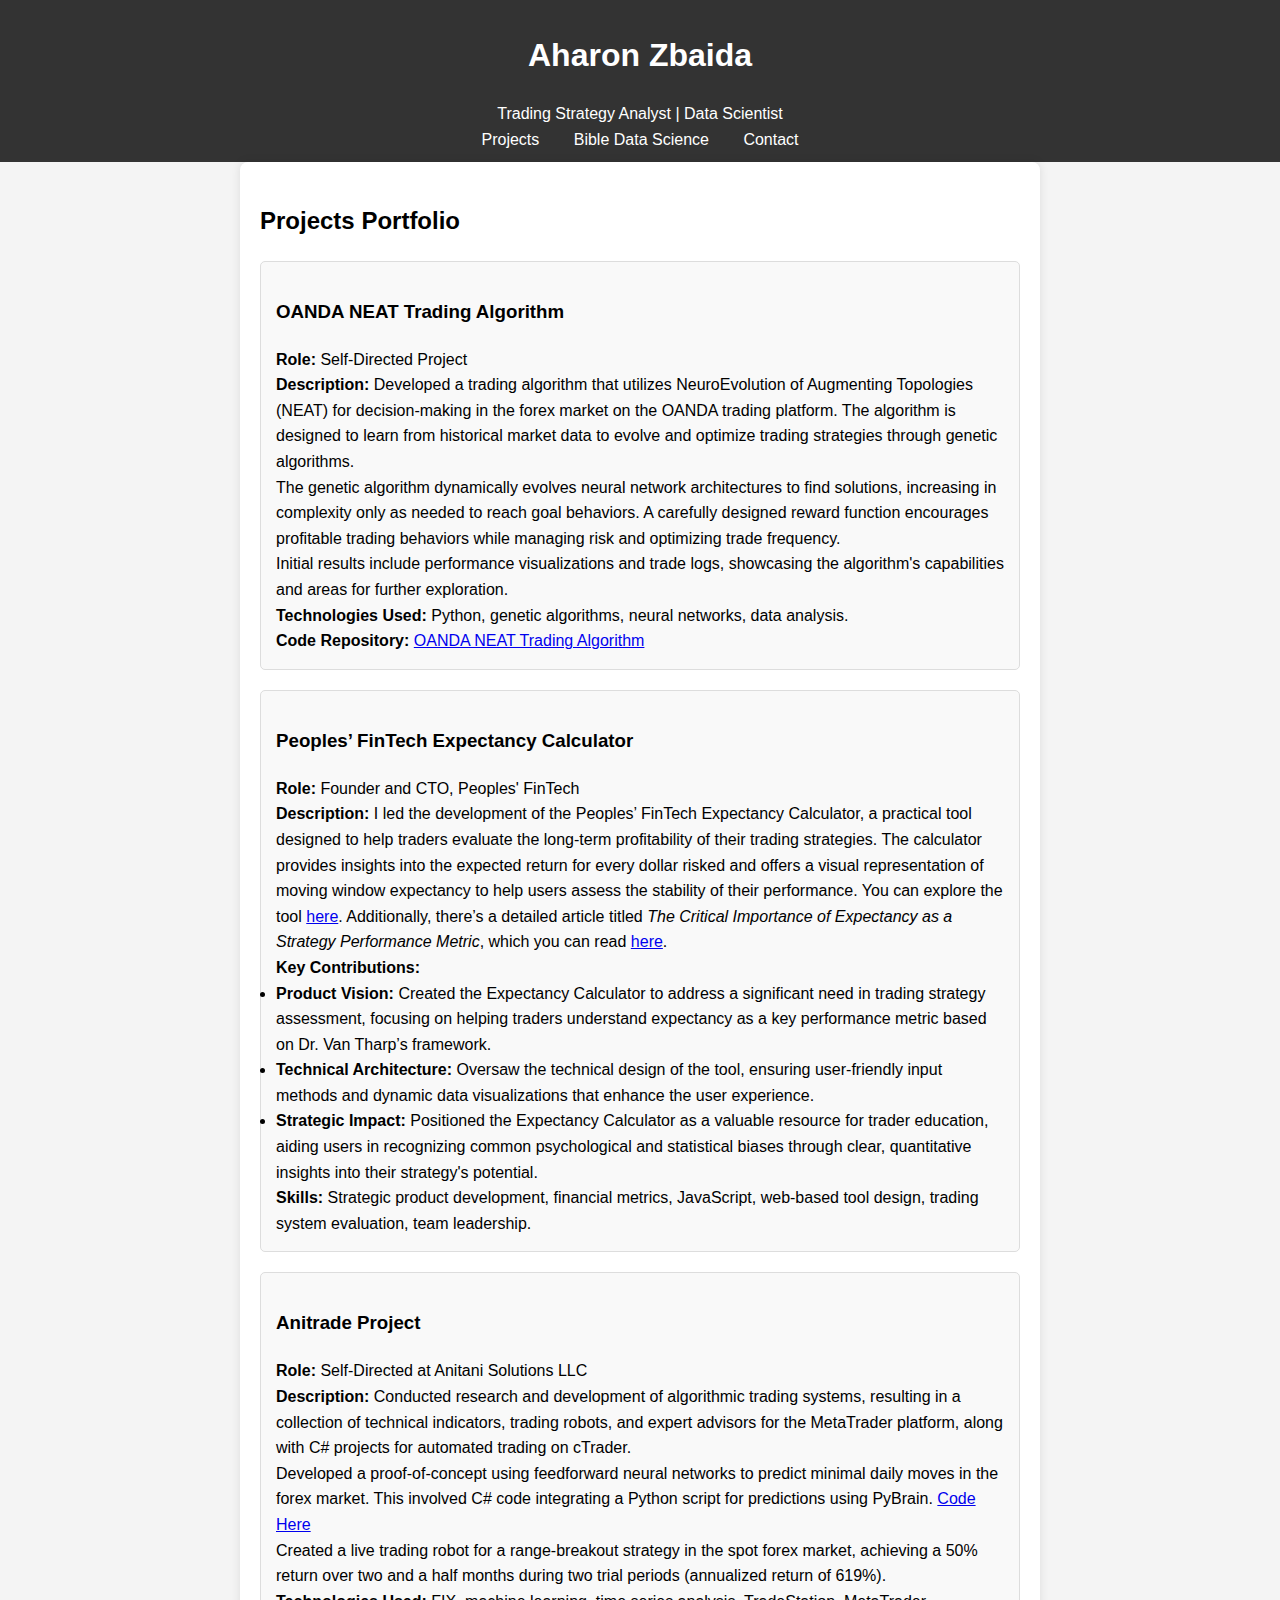
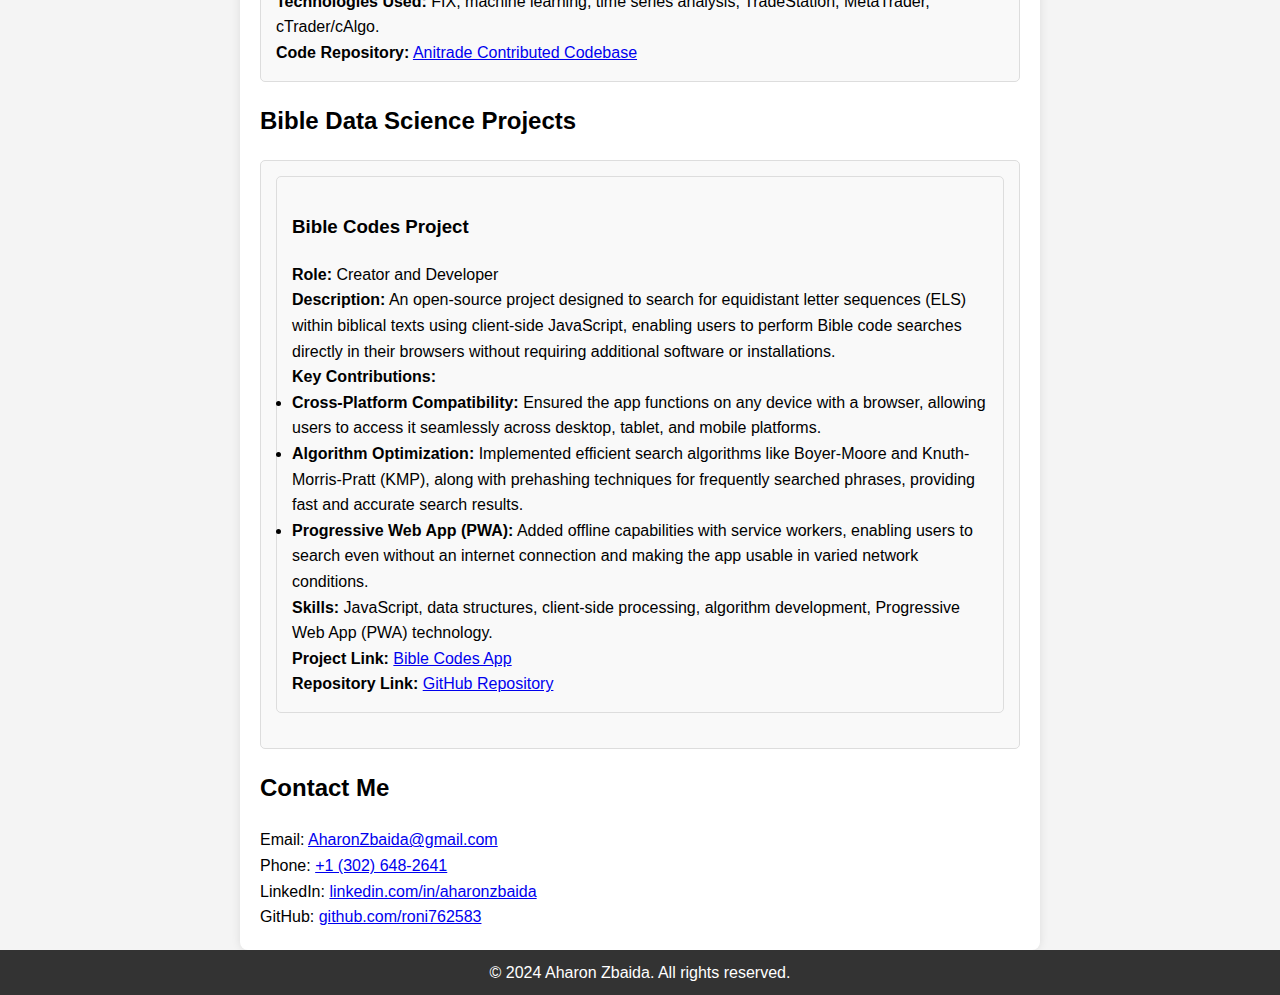
==== index.htm @ 2270190a "Update index.htm" ====
<!DOCTYPE html>
<html lang="en">
<head>
    <meta charset="UTF-8">
    <meta name="viewport" content="width=device-width, initial-scale=1.0">
    <title>Aharon Zbaida - Portfolio</title>
    <link rel="stylesheet" href="styles.css">
</head>
<body>
    <header>
        <h1>Aharon Zbaida</h1>
        <p>Trading Strategy Analyst | Data Scientist</p>
        <nav>
            <ul>
                <li><a href="#projects">Projects</a></li>
                <li><a href="#bible-data-science">Bible Data Science</a></li>
                <li><a href="#contact">Contact</a></li>
            </ul>
        </nav>
    </header>

    <main>
        <h2>Projects Portfolio</h2>
        <section id="projects">
            <article class="project">
                <h3>OANDA NEAT Trading Algorithm</h3>
                <p><strong>Role:</strong> Self-Directed Project</p>
                <p><strong>Description:</strong> Developed a trading algorithm that utilizes NeuroEvolution of Augmenting Topologies (NEAT) for decision-making in the forex market on the OANDA trading platform. The algorithm is designed to learn from historical market data to evolve and optimize trading strategies through genetic algorithms.</p>
                <p>The genetic algorithm dynamically evolves neural network architectures to find solutions, increasing in complexity only as needed to reach goal behaviors. A carefully designed reward function encourages profitable trading behaviors while managing risk and optimizing trade frequency.</p>
                <p>Initial results include performance visualizations and trade logs, showcasing the algorithm's capabilities and areas for further exploration.</p>
                <p><strong>Technologies Used:</strong> Python, genetic algorithms, neural networks, data analysis.</p>
                <p><strong>Code Repository:</strong> <a href="https://github.com/roni762583/oanda_neat/" target="_blank">OANDA NEAT Trading Algorithm</a></p>
            </article>
            
            
            <article class="project">
                <h3>Peoples’ FinTech Expectancy Calculator</h3>
                <p><strong>Role:</strong> Founder and CTO, Peoples' FinTech</p>
                <p><strong>Description:</strong> I led the development of the Peoples’ FinTech Expectancy Calculator, a practical tool designed to help traders evaluate the long-term profitability of their trading strategies. The calculator provides insights into the expected return for every dollar risked and offers a visual representation of moving window expectancy to help users assess the stability of their performance. You can explore the tool <a href="https://roni762583.github.io/peoplesfintech.github.io/ec.html" target="_blank">here</a>. Additionally, there’s a detailed article titled <em>The Critical Importance of Expectancy as a Strategy Performance Metric</em>, which you can read <a href="https://peoplesfintech.wixsite.com/tradingsystemdesignb/post/expectancy-calculator" target="_blank">here</a>.</p>
                <p><strong>Key Contributions:</strong></p>
                <ul>
                    <li><strong>Product Vision:</strong> Created the Expectancy Calculator to address a significant need in trading strategy assessment, focusing on helping traders understand expectancy as a key performance metric based on Dr. Van Tharp’s framework.</li>
                    <li><strong>Technical Architecture:</strong> Oversaw the technical design of the tool, ensuring user-friendly input methods and dynamic data visualizations that enhance the user experience.</li>
                    <li><strong>Strategic Impact:</strong> Positioned the Expectancy Calculator as a valuable resource for trader education, aiding users in recognizing common psychological and statistical biases through clear, quantitative insights into their strategy's potential.</li>
                </ul>
                <p><strong>Skills:</strong> Strategic product development, financial metrics, JavaScript, web-based tool design, trading system evaluation, team leadership.</p>
            </article>

            <article class="project">
                <h3>Anitrade Project</h3>
                <p><strong>Role:</strong> Self-Directed at Anitani Solutions LLC</p>
                <p><strong>Description:</strong> Conducted research and development of algorithmic trading systems, resulting in a collection of technical indicators, trading robots, and expert advisors for the MetaTrader platform, along with C# projects for automated trading on cTrader.</p>
                <p>Developed a proof-of-concept using feedforward neural networks to predict minimal daily moves in the forex market. This involved C# code integrating a Python script for predictions using PyBrain. <a href="https://github.com/roni762583/cAlgo_python_NN_trader_demo/blob/master/NNv3.py" target="_blank"</a>Code Here</a> </p>
                <p>Created a live trading robot for a range-breakout strategy in the spot forex market, achieving a 50% return over two and a half months during two trial periods (annualized return of 619%).</p>
                <p><strong>Technologies Used:</strong> FIX, machine learning, time series analysis, TradeStation, MetaTrader, cTrader/cAlgo.</p>
                <p><strong>Code Repository:</strong> <a href="https://github.com/roni762583/anitrade_contributed_codebase" target="_blank">Anitrade Contributed Codebase</a></p>
            </article>
            

            <!-- Add more project entries as needed -->
        </section>

        <section id="bible-data-science">
            <h2>Bible Data Science Projects</h2>
            <article class="project">
                <article class="project">
                    <h3>Bible Codes Project</h3>
                    <p><strong>Role:</strong> Creator and Developer</p>
                    <p><strong>Description:</strong> An open-source project designed to search for equidistant letter sequences (ELS) within biblical texts using client-side JavaScript, enabling users to perform Bible code searches directly in their browsers without requiring additional software or installations.</p>
                    <p><strong>Key Contributions:</strong></p>
                    <ul>
                        <li><strong>Cross-Platform Compatibility:</strong> Ensured the app functions on any device with a browser, allowing users to access it seamlessly across desktop, tablet, and mobile platforms.</li>
                        <li><strong>Algorithm Optimization:</strong> Implemented efficient search algorithms like Boyer-Moore and Knuth-Morris-Pratt (KMP), along with prehashing techniques for frequently searched phrases, providing fast and accurate search results.</li>
                        <li><strong>Progressive Web App (PWA):</strong> Added offline capabilities with service workers, enabling users to search even without an internet connection and making the app usable in varied network conditions.</li>
                    </ul>
                    <p><strong>Skills:</strong> JavaScript, data structures, client-side processing, algorithm development, Progressive Web App (PWA) technology.</p>
                    <p><strong>Project Link:</strong> <a href="https://bible-codes.github.io/" target="_blank">Bible Codes App</a></p>
                    <p><strong>Repository Link:</strong> <a href="https://github.com/bible-codes/bible-codes.github.io/tree/main" target="_blank">GitHub Repository</a></p>
                </article>                
            
        </section>

        <section id="contact">
            <h2>Contact Me</h2>
            <p>Email: <a href="mailto:AharonZbaida@gmail.com">AharonZbaida@gmail.com</a></p>
            <p>Phone: <a href="tel:+13026486421">+1 (302) 648-2641</a></p>
            <p>LinkedIn: <a href="https://linkedin.com/in/aharonzbaida" target="_blank">linkedin.com/in/aharonzbaida</a></p>
            <p>GitHub: <a href="https://github.com/roni762583" target="_blank">github.com/roni762583</a></p>
        </section>
    </main>

    <footer>
        <p>&copy; 2024 Aharon Zbaida. All rights reserved.</p>
    </footer>
</body>
</html>
---- styles.css ----
* {
    box-sizing: border-box;
    margin: 0;
    padding: 0;
}

body {
    font-family: Arial, sans-serif;
    line-height: 1.6;
    background-color: #f4f4f4;
}

header {
    background: #333;
    color: #fff;
    padding: 10px 0;
    text-align: center;
}

nav ul {
    list-style: none;
    padding: 0;
}

nav ul li {
    display: inline;
    margin: 0 15px;
}

nav ul li a {
    color: #fff;
    text-decoration: none;
}

h1, h2, h3 {
    margin: 20px 0;
}

main {
    padding: 20px;
    max-width: 800px;
    margin: auto;
    background: white;
    border-radius: 8px;
    box-shadow: 0 0 10px rgba(0, 0, 0, 0.1);
}

.project {
    margin-bottom: 20px;
    padding: 15px;
    border: 1px solid #ddd;
    border-radius: 5px;
    background: #f9f9f9;
}

footer {
    text-align: center;
    padding: 10px 0;
    background: #333;
    color: #fff;
    position: relative;
    bottom: 0;
    width: 100%;
}

@media (max-width: 600px) {
    nav ul li {
        display: block;
        margin: 10px 0;
    }
}
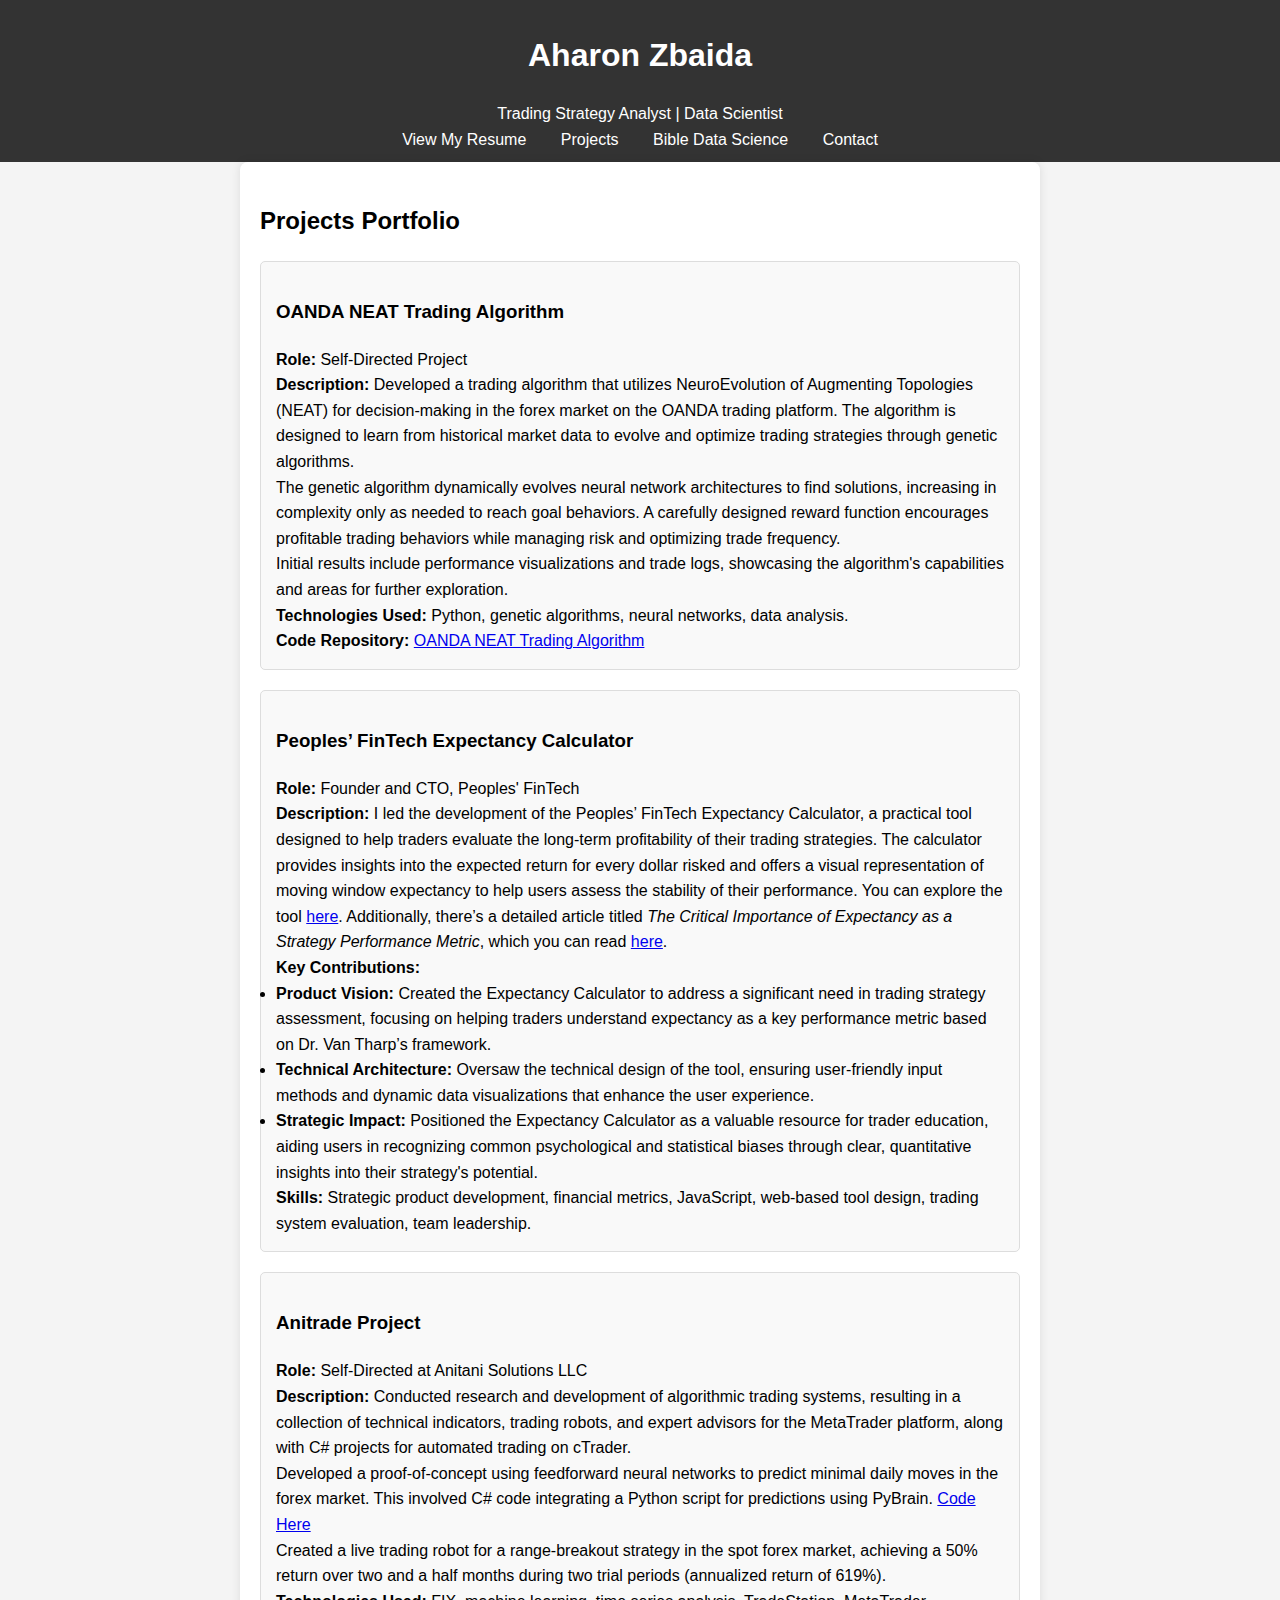
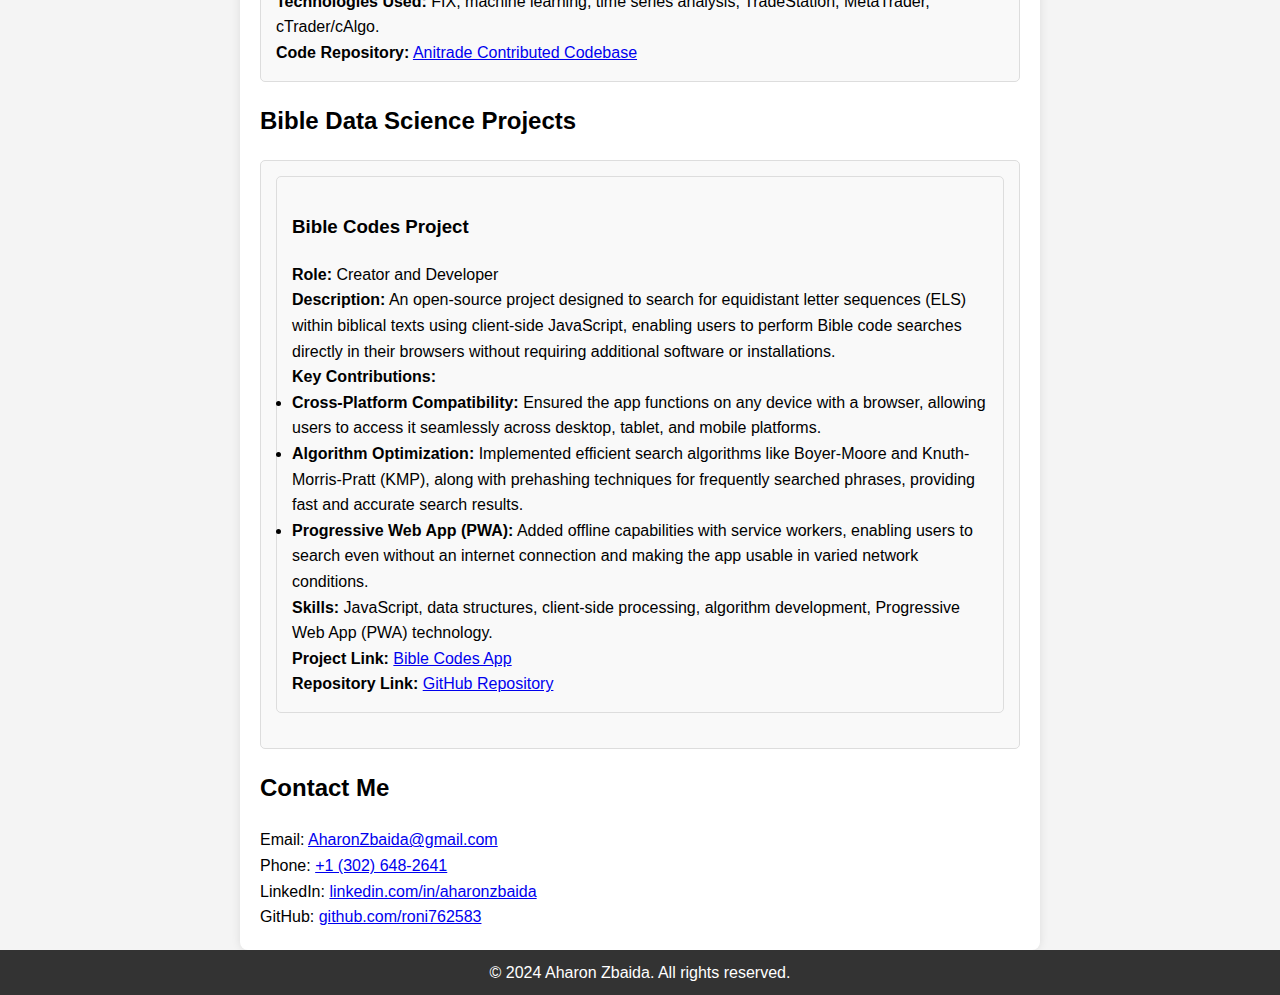
==== commit c4768674: "Update index.htm" ====
--- a/index.htm
+++ b/index.htm
@@ -12,6 +12,7 @@
         <p>Trading Strategy Analyst | Data Scientist</p>
         <nav>
             <ul>
+                 <li><a href="https://docs.google.com/document/d/1cLgQdocMoCLeZot3mTsObnjwhP06Ii4MsgXrJOktkYM/edit?usp=sharing" target="_blank" rel="noopener">View My Resume</a></li>
                 <li><a href="#projects">Projects</a></li>
                 <li><a href="#bible-data-science">Bible Data Science</a></li>
                 <li><a href="#contact">Contact</a></li>
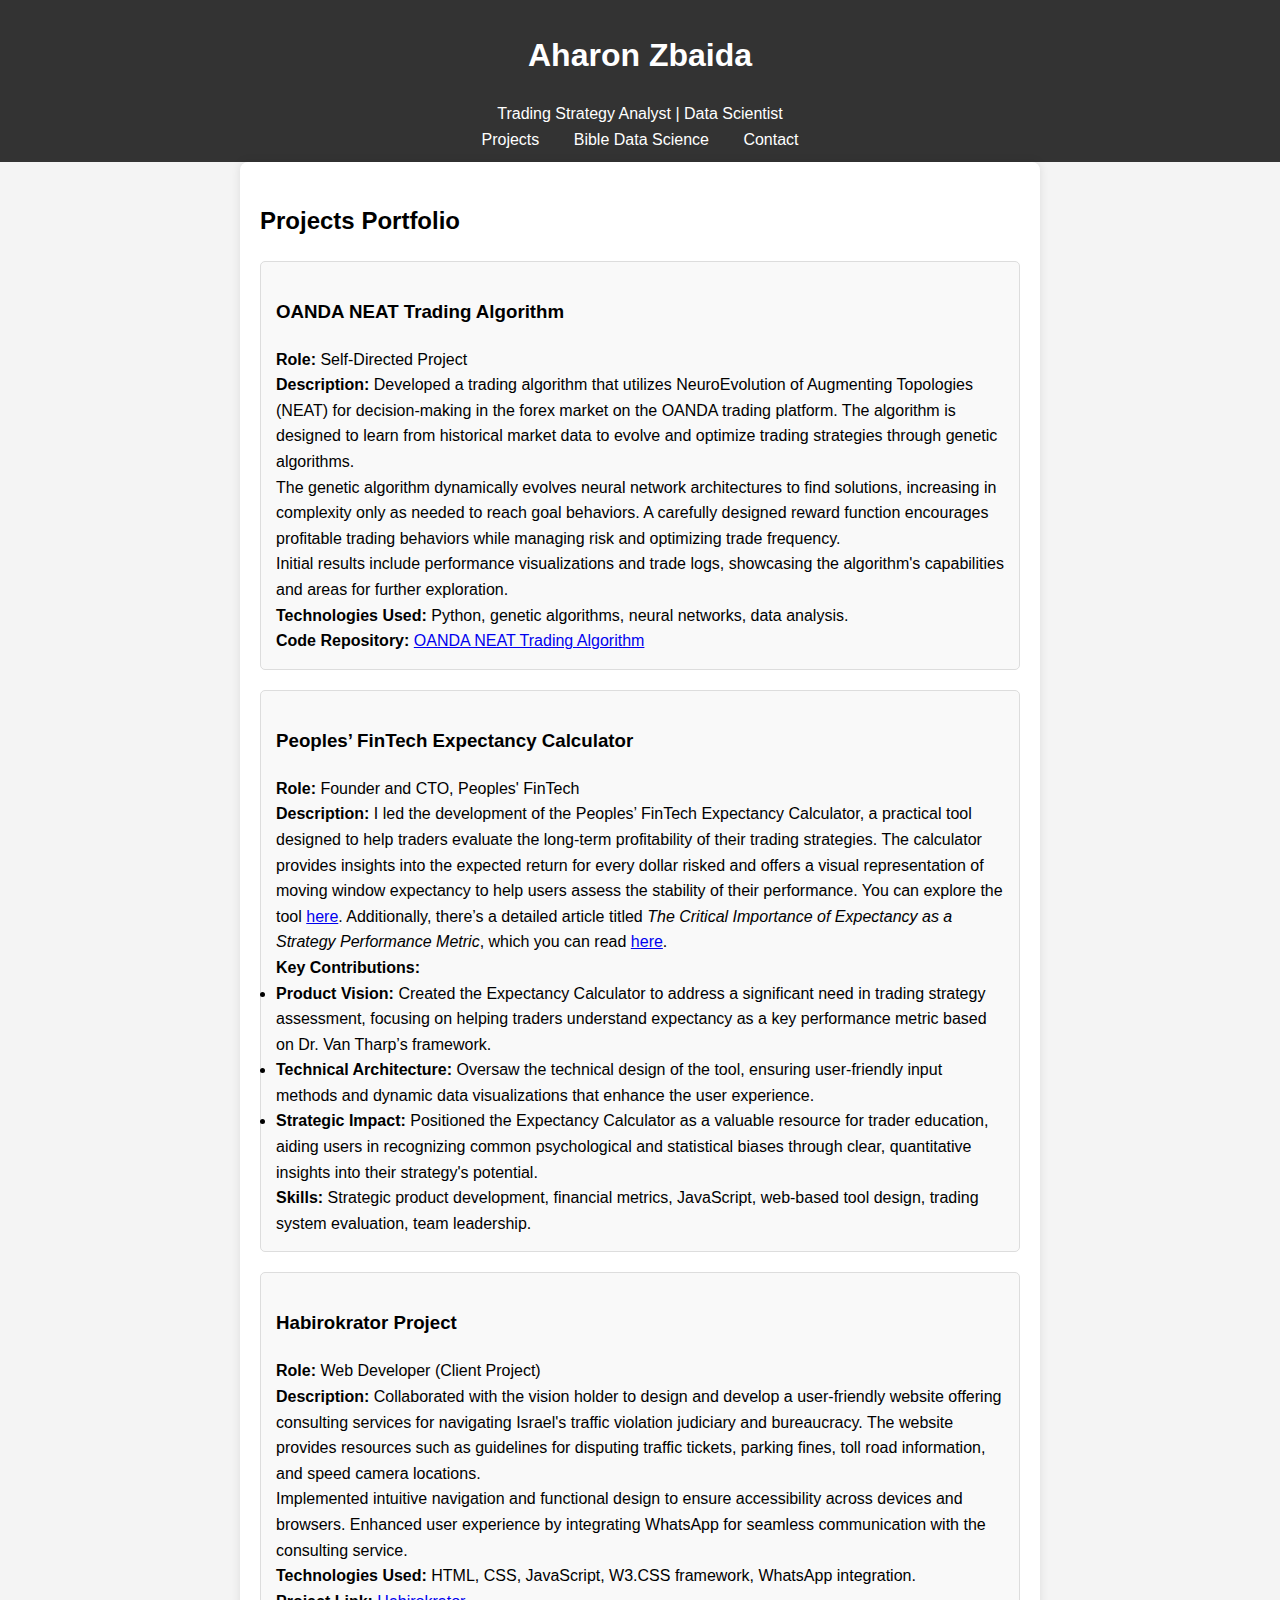
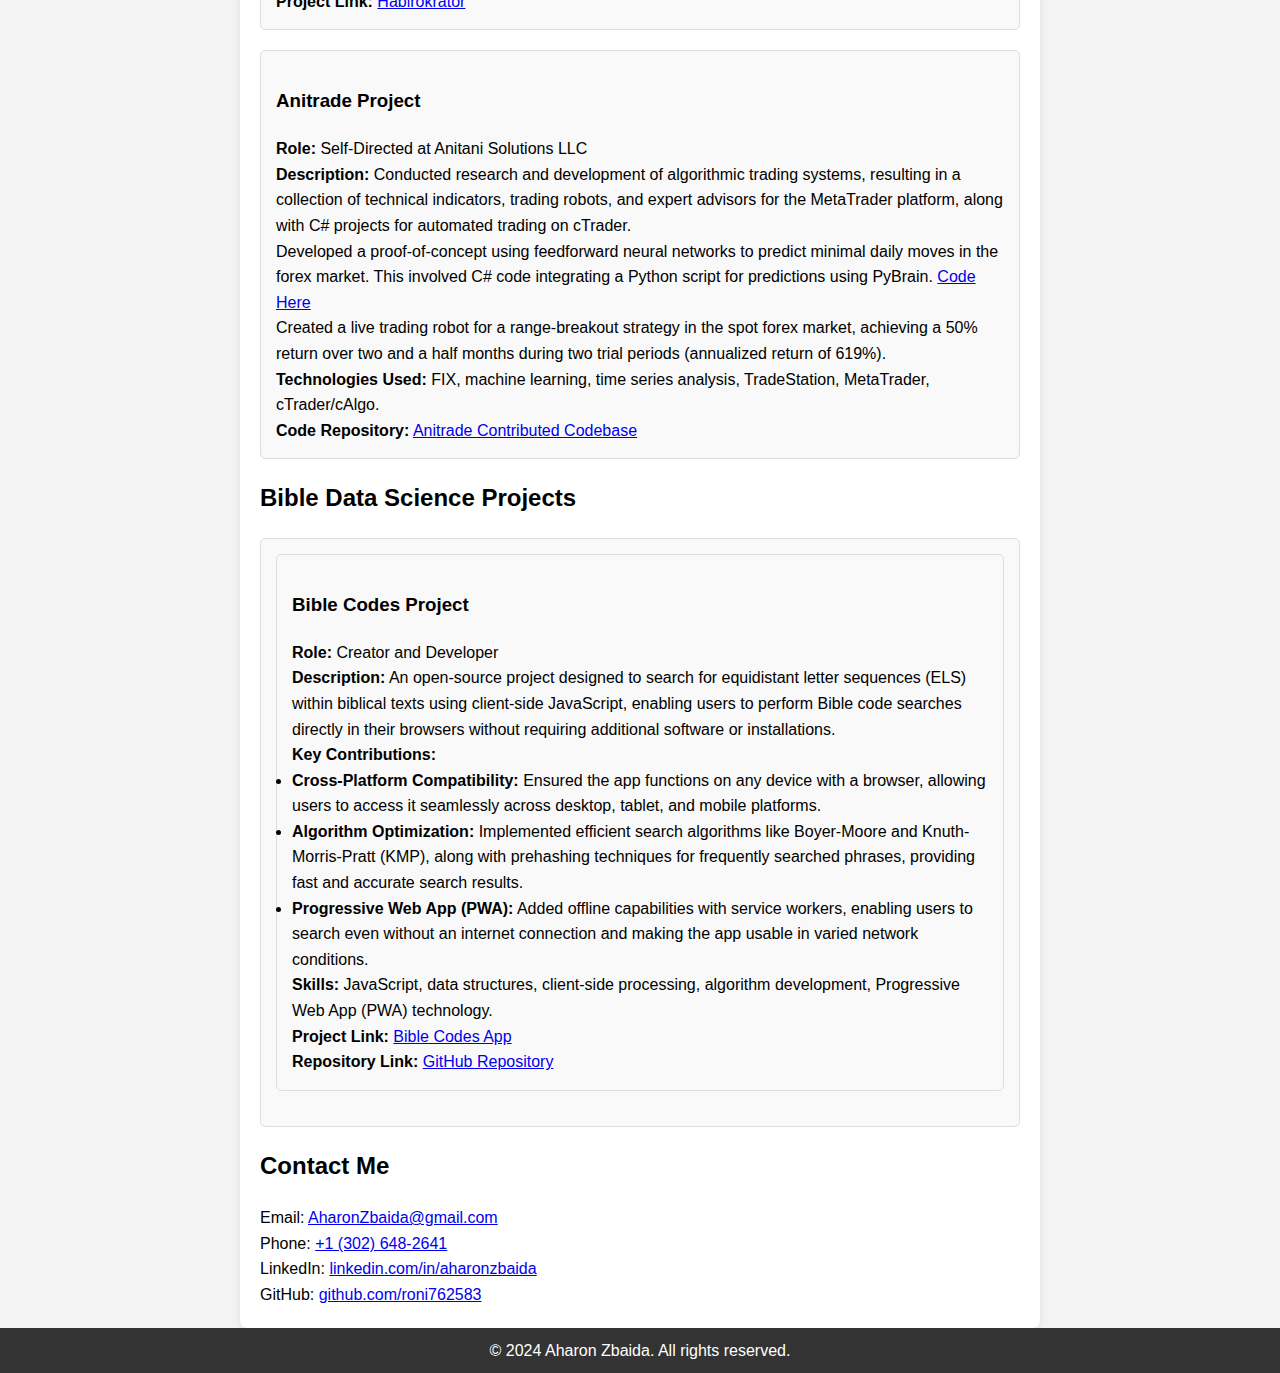
==== commit 158e1bfc: "Update index.htm" ====
--- a/index.htm
+++ b/index.htm
@@ -12,7 +12,6 @@
         <p>Trading Strategy Analyst | Data Scientist</p>
         <nav>
             <ul>
-                 <li><a href="https://docs.google.com/document/d/1cLgQdocMoCLeZot3mTsObnjwhP06Ii4MsgXrJOktkYM/edit?usp=sharing" target="_blank" rel="noopener">View My Resume</a></li>
                 <li><a href="#projects">Projects</a></li>
                 <li><a href="#bible-data-science">Bible Data Science</a></li>
                 <li><a href="#contact">Contact</a></li>
@@ -47,6 +46,15 @@
                 <p><strong>Skills:</strong> Strategic product development, financial metrics, JavaScript, web-based tool design, trading system evaluation, team leadership.</p>
             </article>
 
+            <article class="project">
+                <h3>Habirokrator Project</h3>
+                <p><strong>Role:</strong> Web Developer (Client Project)</p>
+                <p><strong>Description:</strong> Collaborated with the vision holder to design and develop a user-friendly website offering consulting services for navigating Israel's traffic violation judiciary and bureaucracy. The website provides resources such as guidelines for disputing traffic tickets, parking fines, toll road information, and speed camera locations.</p>
+                <p>Implemented intuitive navigation and functional design to ensure accessibility across devices and browsers. Enhanced user experience by integrating WhatsApp for seamless communication with the consulting service.</p>
+                <p><strong>Technologies Used:</strong> HTML, CSS, JavaScript, W3.CSS framework, WhatsApp integration.</p>
+                <p><strong>Project Link:</strong> <a href="https://habirokrator.com" target="_blank">Habirokrator</a></p>
+            </article>
+            
             <article class="project">
                 <h3>Anitrade Project</h3>
                 <p><strong>Role:</strong> Self-Directed at Anitani Solutions LLC</p>
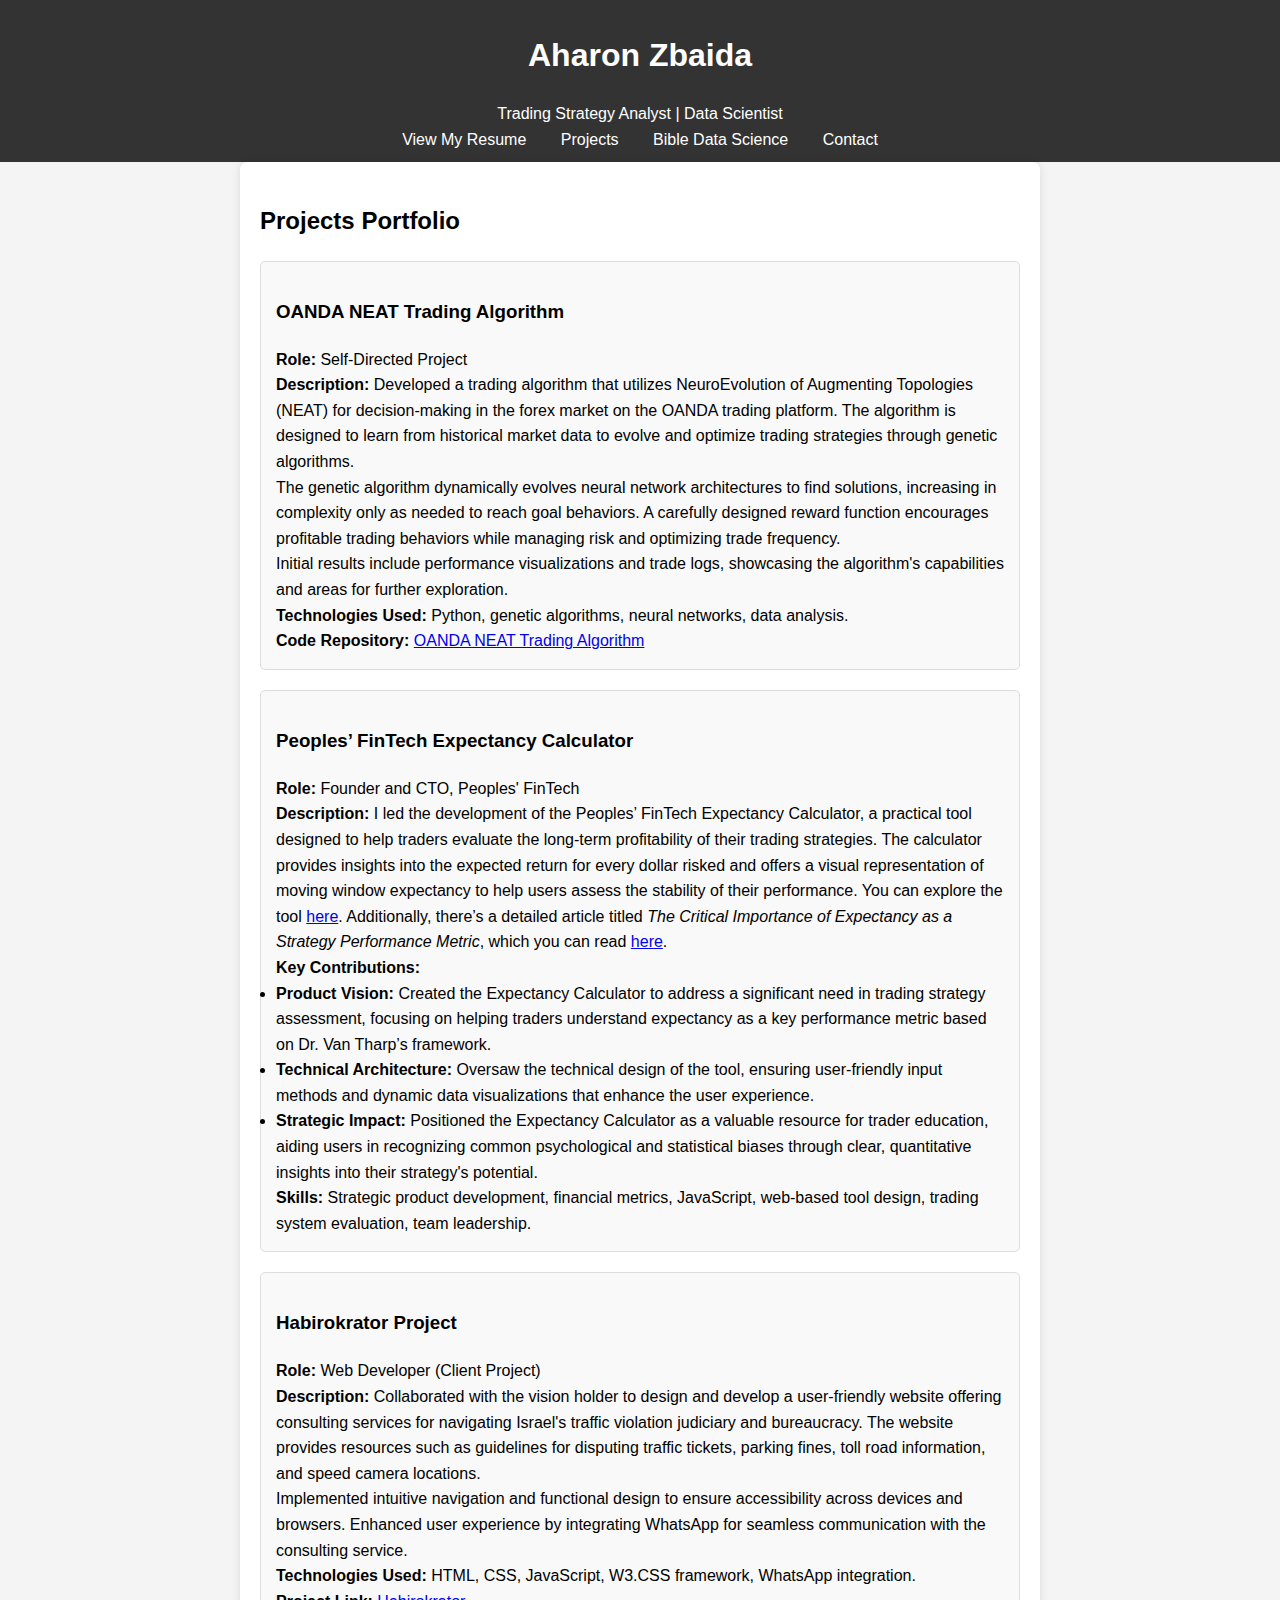
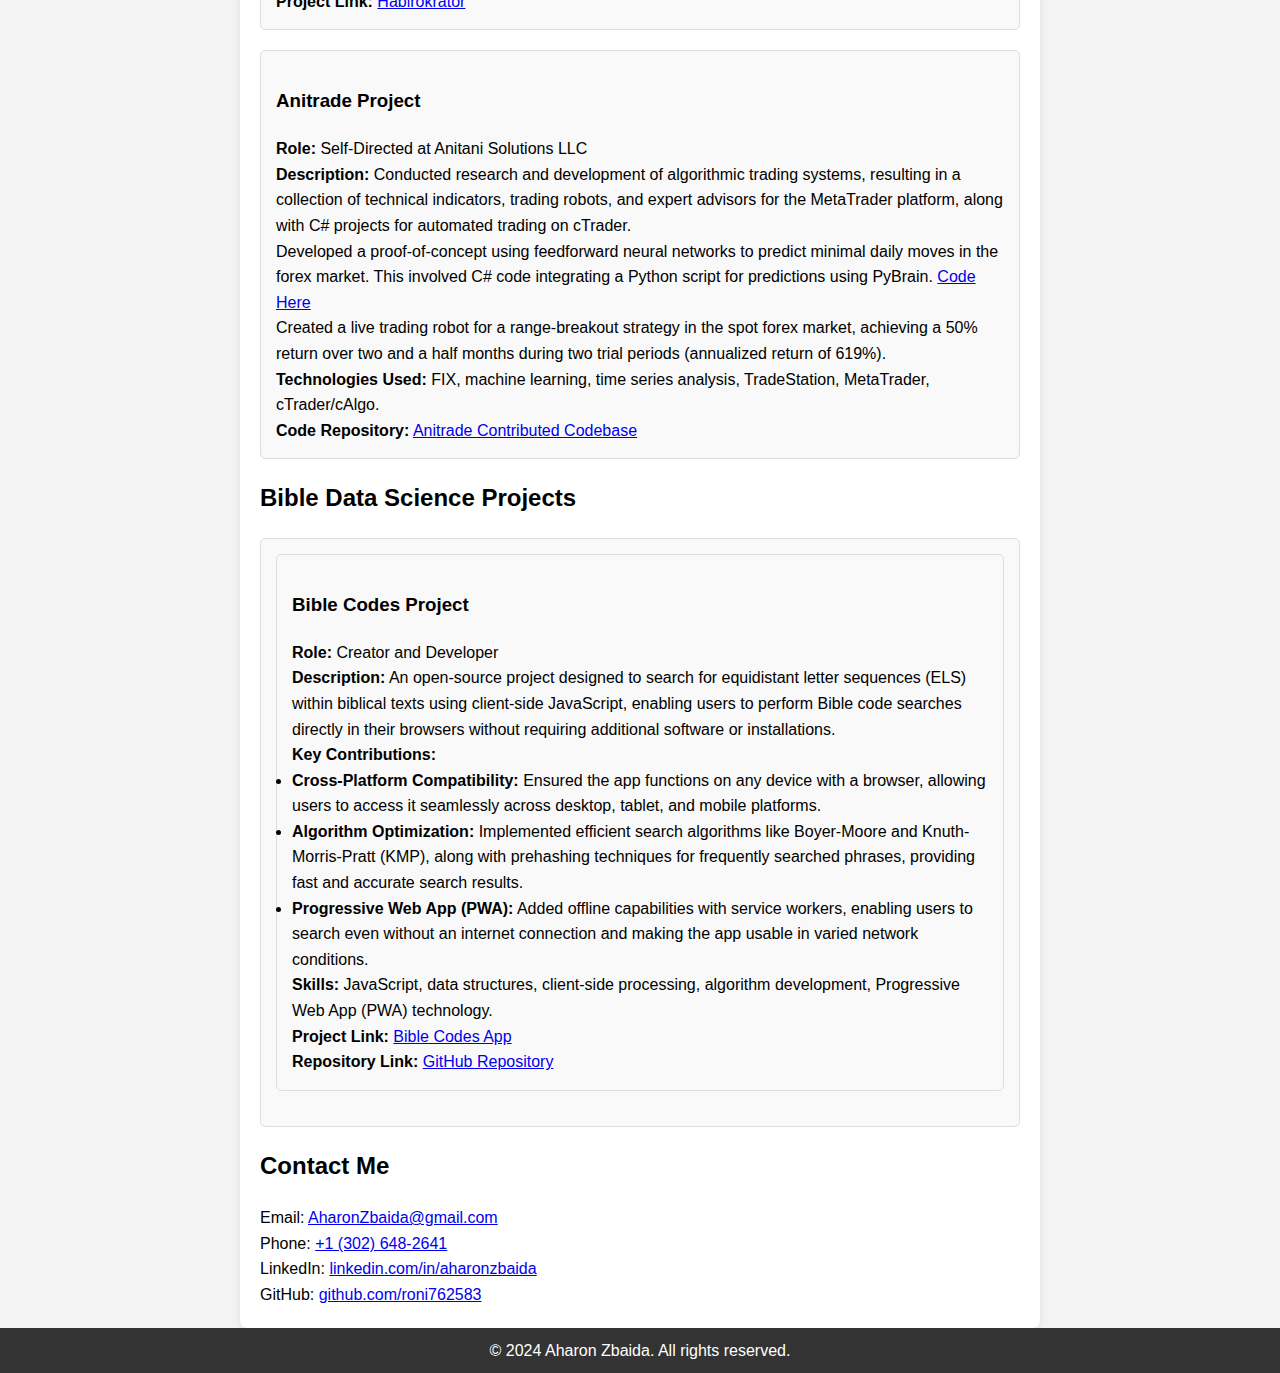
==== commit ef7bcc98: "Merge branch 'main' of https://github.com/AharonZbaida/AharonZbaida.github.io" ====
--- a/index.htm
+++ b/index.htm
@@ -12,6 +12,7 @@
         <p>Trading Strategy Analyst | Data Scientist</p>
         <nav>
             <ul>
+                 <li><a href="https://docs.google.com/document/d/1cLgQdocMoCLeZot3mTsObnjwhP06Ii4MsgXrJOktkYM/edit?usp=sharing" target="_blank" rel="noopener">View My Resume</a></li>
                 <li><a href="#projects">Projects</a></li>
                 <li><a href="#bible-data-science">Bible Data Science</a></li>
                 <li><a href="#contact">Contact</a></li>
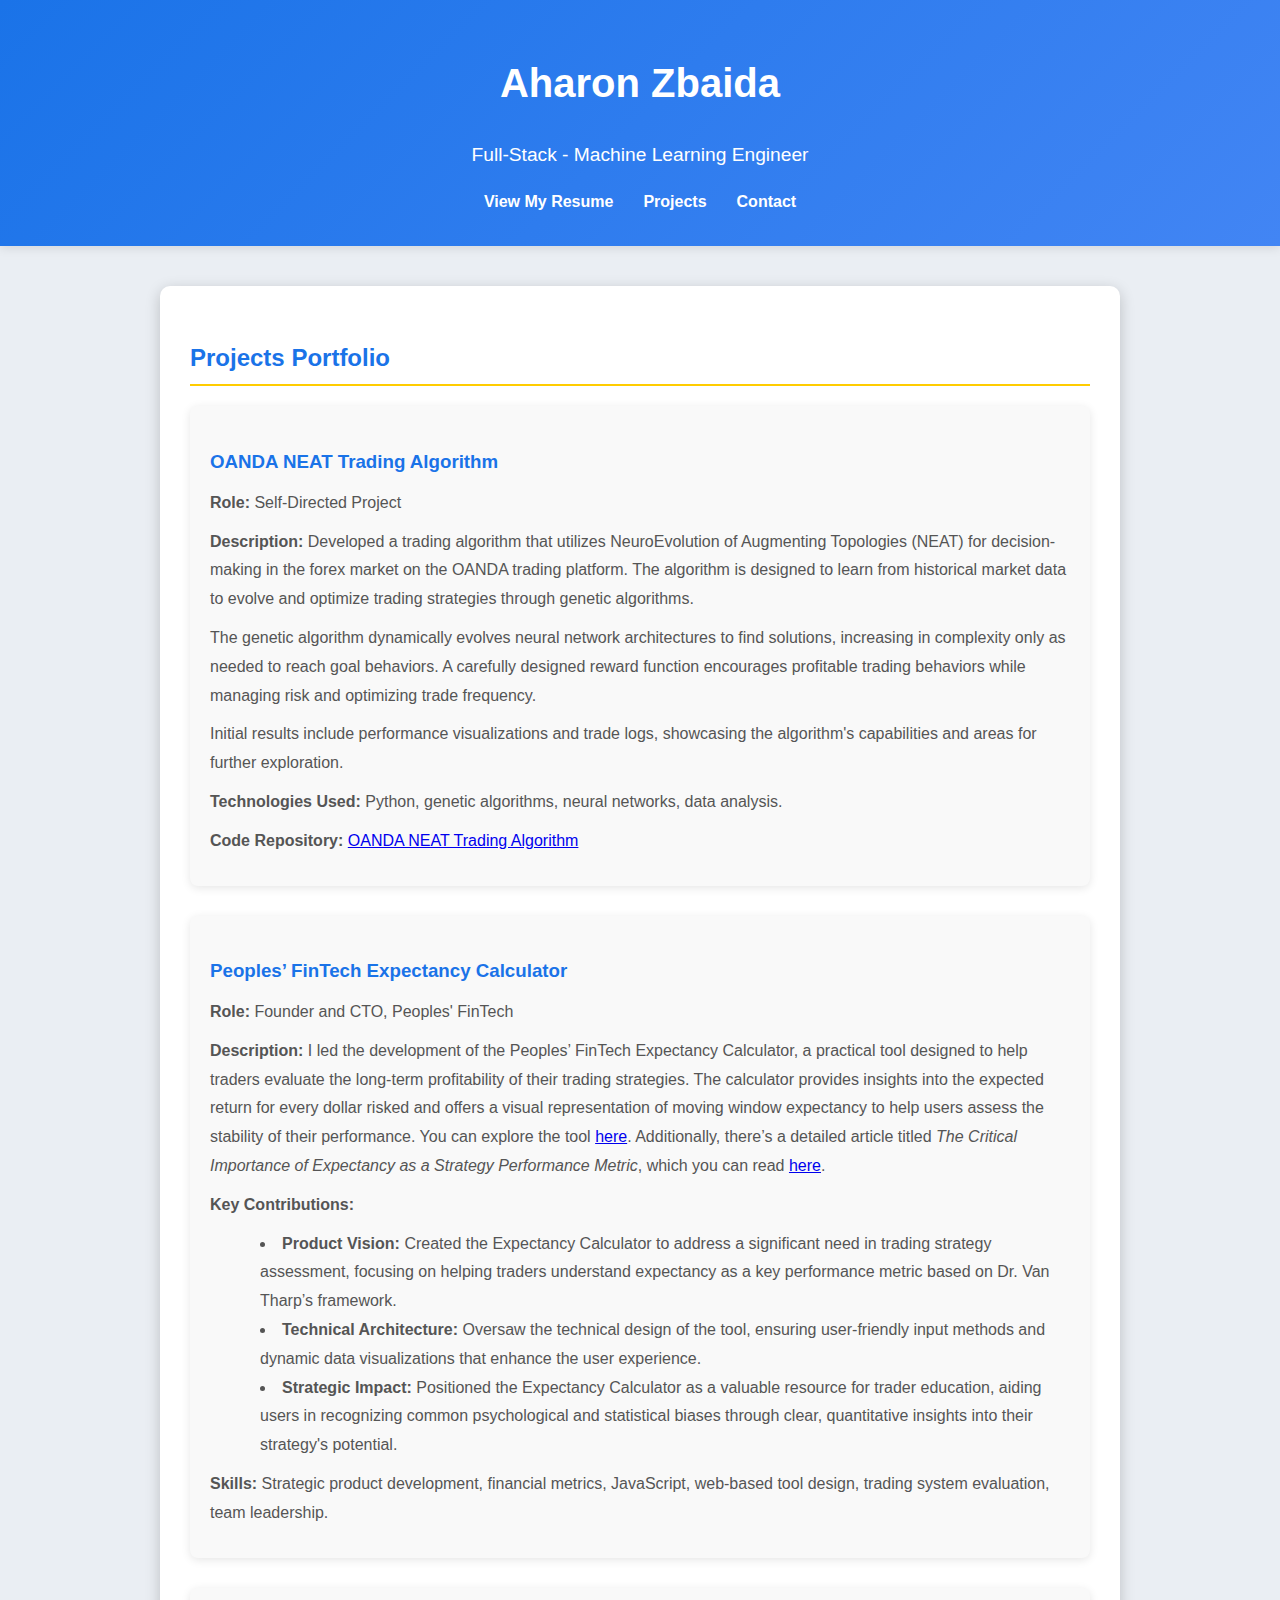
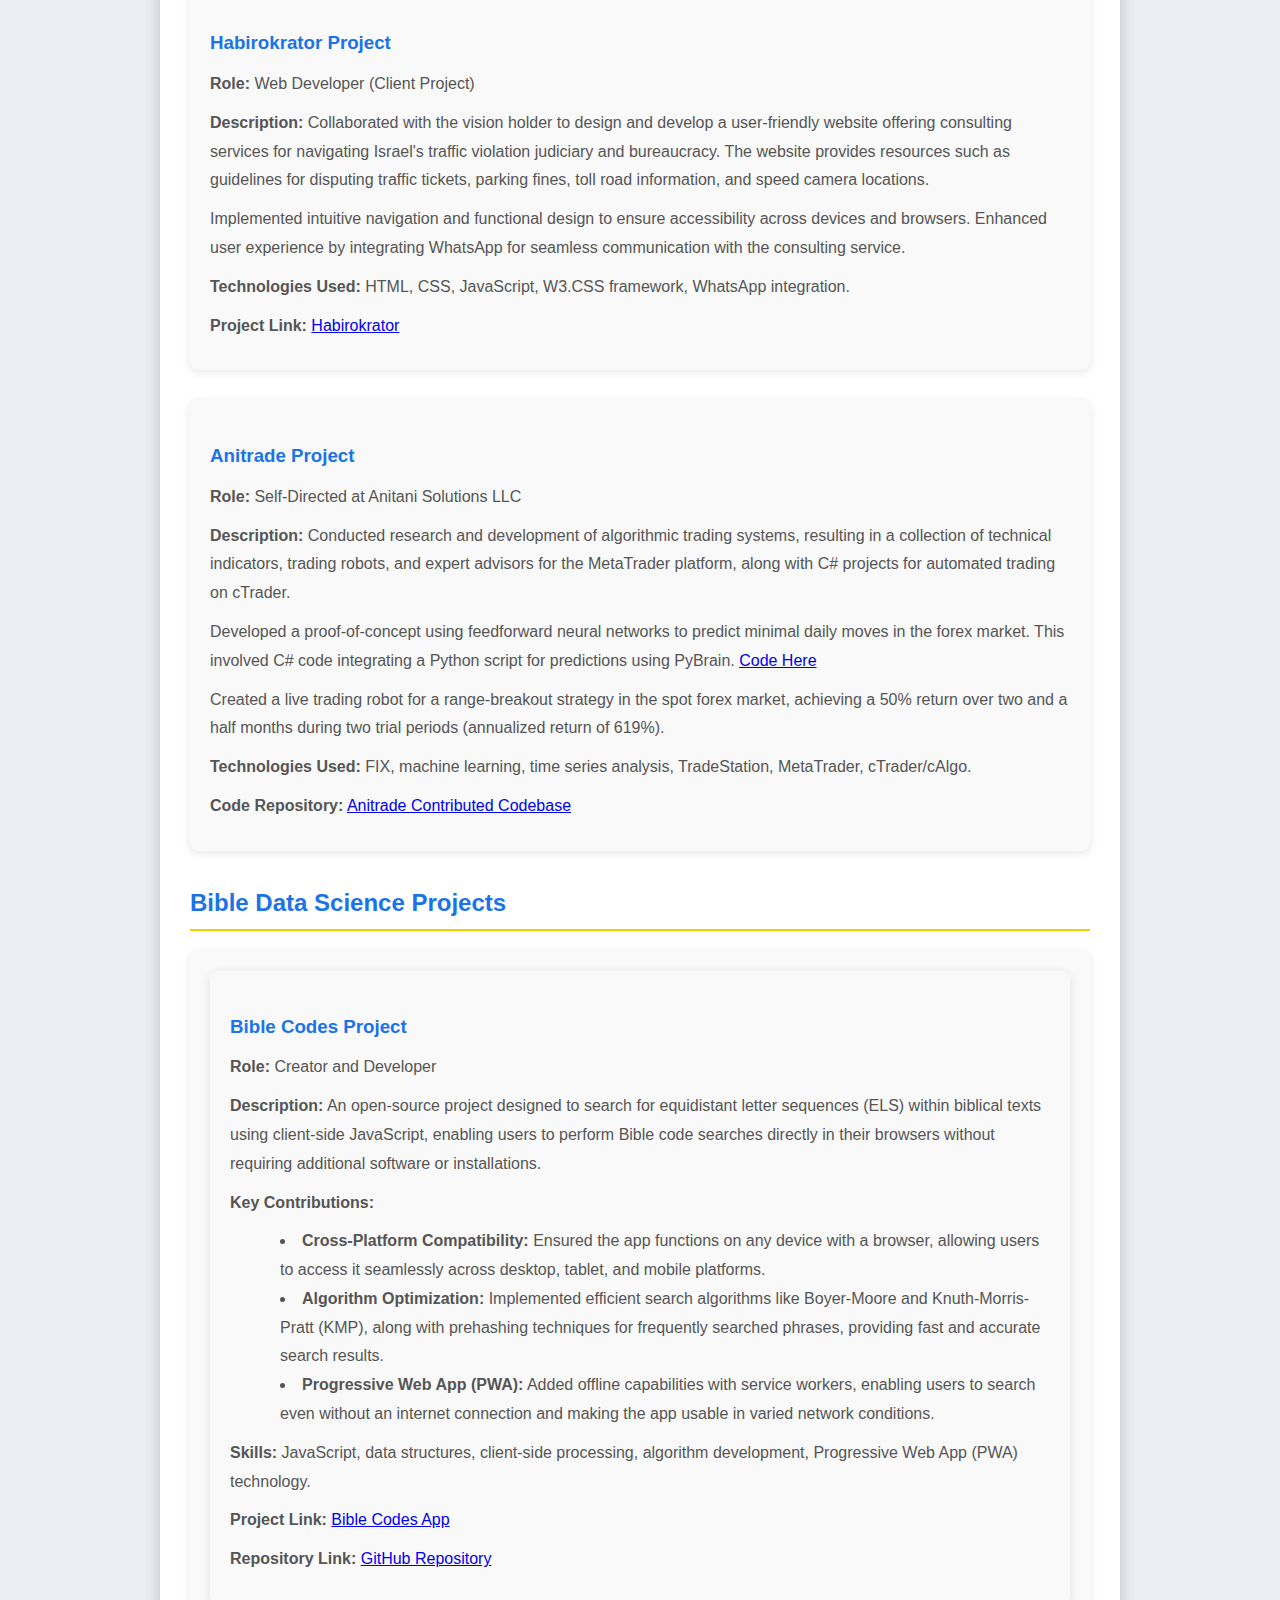
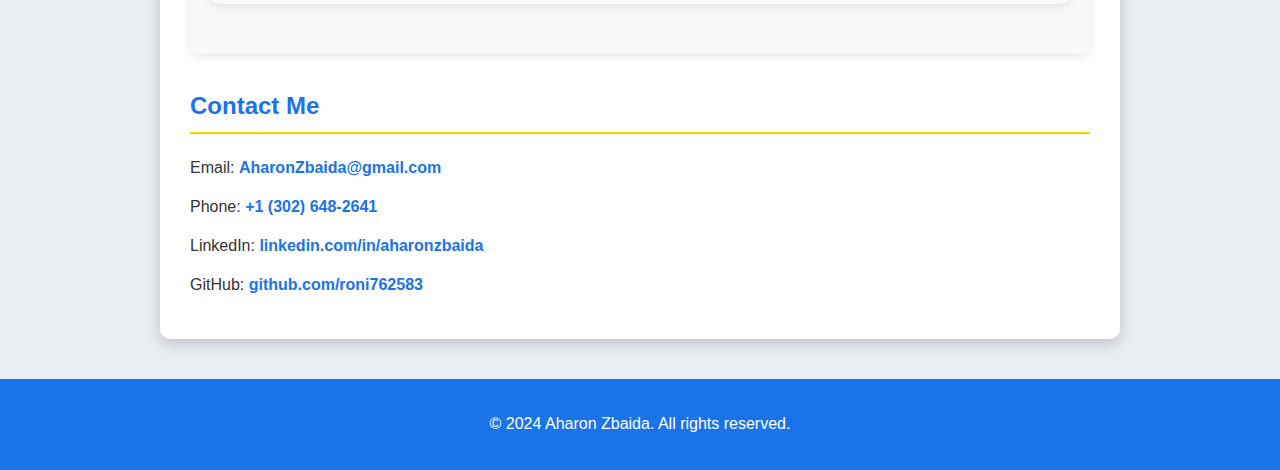
==== commit c8ddff0c: "Update index.htm" ====
--- a/index.htm
+++ b/index.htm
@@ -9,12 +9,11 @@
 <body>
     <header>
         <h1>Aharon Zbaida</h1>
-        <p>Trading Strategy Analyst | Data Scientist</p>
+        <p>Full-Stack - Machine Learning Engineer</p>
         <nav>
             <ul>
                  <li><a href="https://docs.google.com/document/d/1cLgQdocMoCLeZot3mTsObnjwhP06Ii4MsgXrJOktkYM/edit?usp=sharing" target="_blank" rel="noopener">View My Resume</a></li>
                 <li><a href="#projects">Projects</a></li>
-                <li><a href="#bible-data-science">Bible Data Science</a></li>
                 <li><a href="#contact">Contact</a></li>
             </ul>
         </nav>
@@ -53,7 +52,7 @@
                 <p><strong>Description:</strong> Collaborated with the vision holder to design and develop a user-friendly website offering consulting services for navigating Israel's traffic violation judiciary and bureaucracy. The website provides resources such as guidelines for disputing traffic tickets, parking fines, toll road information, and speed camera locations.</p>
                 <p>Implemented intuitive navigation and functional design to ensure accessibility across devices and browsers. Enhanced user experience by integrating WhatsApp for seamless communication with the consulting service.</p>
                 <p><strong>Technologies Used:</strong> HTML, CSS, JavaScript, W3.CSS framework, WhatsApp integration.</p>
-                <p><strong>Project Link:</strong> <a href="https://habirokrator.com" target="_blank">Habirokrator</a></p>
+                <p><strong>Project Link:</strong> <a href="https://habirokrator.github.io" target="_blank">Habirokrator</a></p>
             </article>
             
             <article class="project">
--- a/styles.css
+++ b/styles.css
@@ -1,71 +1,133 @@
-* {
-    box-sizing: border-box;
+/* General Styles */
+body {
+    font-family: 'Roboto', sans-serif;
+    line-height: 1.8;
+    background-color: #eaeef3;
+    color: #333;
     margin: 0;
     padding: 0;
 }
 
-body {
-    font-family: Arial, sans-serif;
-    line-height: 1.6;
-    background-color: #f4f4f4;
+/* Header Styles */
+header {
+    background: linear-gradient(135deg, #1a73e8, #4285f4);
+    color: white;
+    padding: 20px 0;
+    text-align: center;
+    box-shadow: 0 2px 10px rgba(0, 0, 0, 0.1);
 }
 
-header {
-    background: #333;
-    color: #fff;
-    padding: 10px 0;
-    text-align: center;
+header h1 {
+    font-size: 2.5rem;
+    margin-bottom: 5px;
+}
+
+header p {
+    font-size: 1.2rem;
+    margin-bottom: 15px;
 }
 
 nav ul {
+    display: flex;
+    justify-content: center;
     list-style: none;
     padding: 0;
+    margin: 10px 0;
 }
 
 nav ul li {
-    display: inline;
     margin: 0 15px;
 }
 
 nav ul li a {
-    color: #fff;
+    color: white;
+    font-weight: bold;
     text-decoration: none;
+    transition: color 0.3s;
 }
 
-h1, h2, h3 {
-    margin: 20px 0;
+nav ul li a:hover {
+    color: #ffcc00;
 }
 
+/* Main Content */
 main {
-    padding: 20px;
-    max-width: 800px;
-    margin: auto;
+    padding: 30px;
+    max-width: 900px;
+    margin: 40px auto;
     background: white;
-    border-radius: 8px;
-    box-shadow: 0 0 10px rgba(0, 0, 0, 0.1);
+    border-radius: 10px;
+    box-shadow: 0 4px 15px rgba(0, 0, 0, 0.2);
+}
+
+main h2 {
+    color: #1a73e8;
+    border-bottom: 2px solid #ffcc00;
+    padding-bottom: 5px;
+    margin-bottom: 20px;
 }
 
 .project {
-    margin-bottom: 20px;
-    padding: 15px;
-    border: 1px solid #ddd;
-    border-radius: 5px;
+    margin-bottom: 30px;
+    padding: 20px;
+    border-radius: 8px;
     background: #f9f9f9;
+    box-shadow: 0 2px 10px rgba(0, 0, 0, 0.1);
+    transition: transform 0.3s, box-shadow 0.3s;
 }
 
+.project:hover {
+    transform: translateY(-5px);
+    box-shadow: 0 4px 15px rgba(0, 0, 0, 0.2);
+}
+
+.project h3 {
+    color: #1a73e8;
+    margin-bottom: 10px;
+}
+
+.project p,
+.project ul {
+    margin: 10px 0;
+    color: #555;
+}
+
+.project ul li {
+    list-style: disc inside;
+    margin-left: 10px;
+}
+
+/* Footer Styles */
 footer {
     text-align: center;
-    padding: 10px 0;
-    background: #333;
-    color: #fff;
-    position: relative;
-    bottom: 0;
-    width: 100%;
+    padding: 15px 0;
+    background: #1a73e8;
+    color: white;
+    margin-top: 30px;
 }
 
-@media (max-width: 600px) {
+/* Contact Section */
+#contact p {
+    margin: 10px 0;
+}
+
+#contact a {
+    color: #1a73e8;
+    text-decoration: none;
+    font-weight: bold;
+}
+
+#contact a:hover {
+    color: #ffcc00;
+}
+
+/* Responsive Design */
+@media (max-width: 768px) {
+    nav ul {
+        flex-direction: column;
+    }
+
     nav ul li {
-        display: block;
         margin: 10px 0;
     }
-}
+}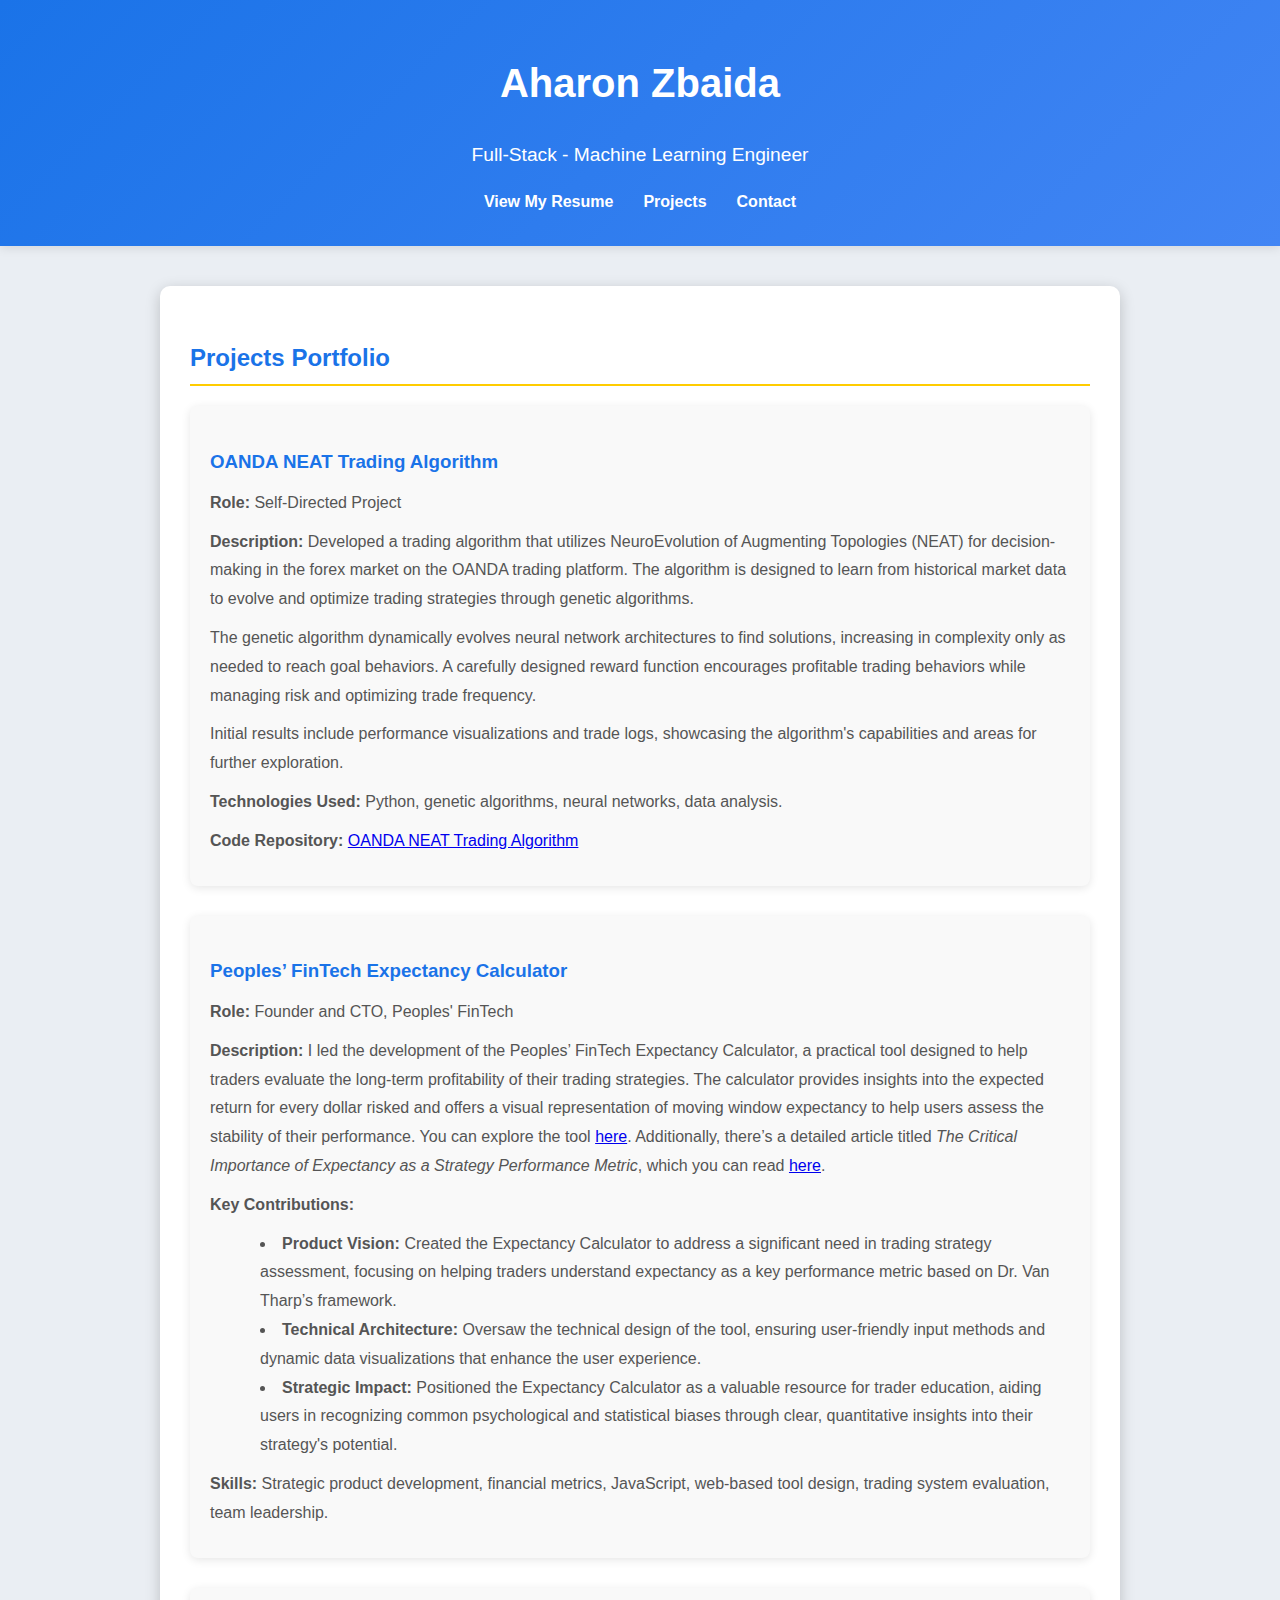
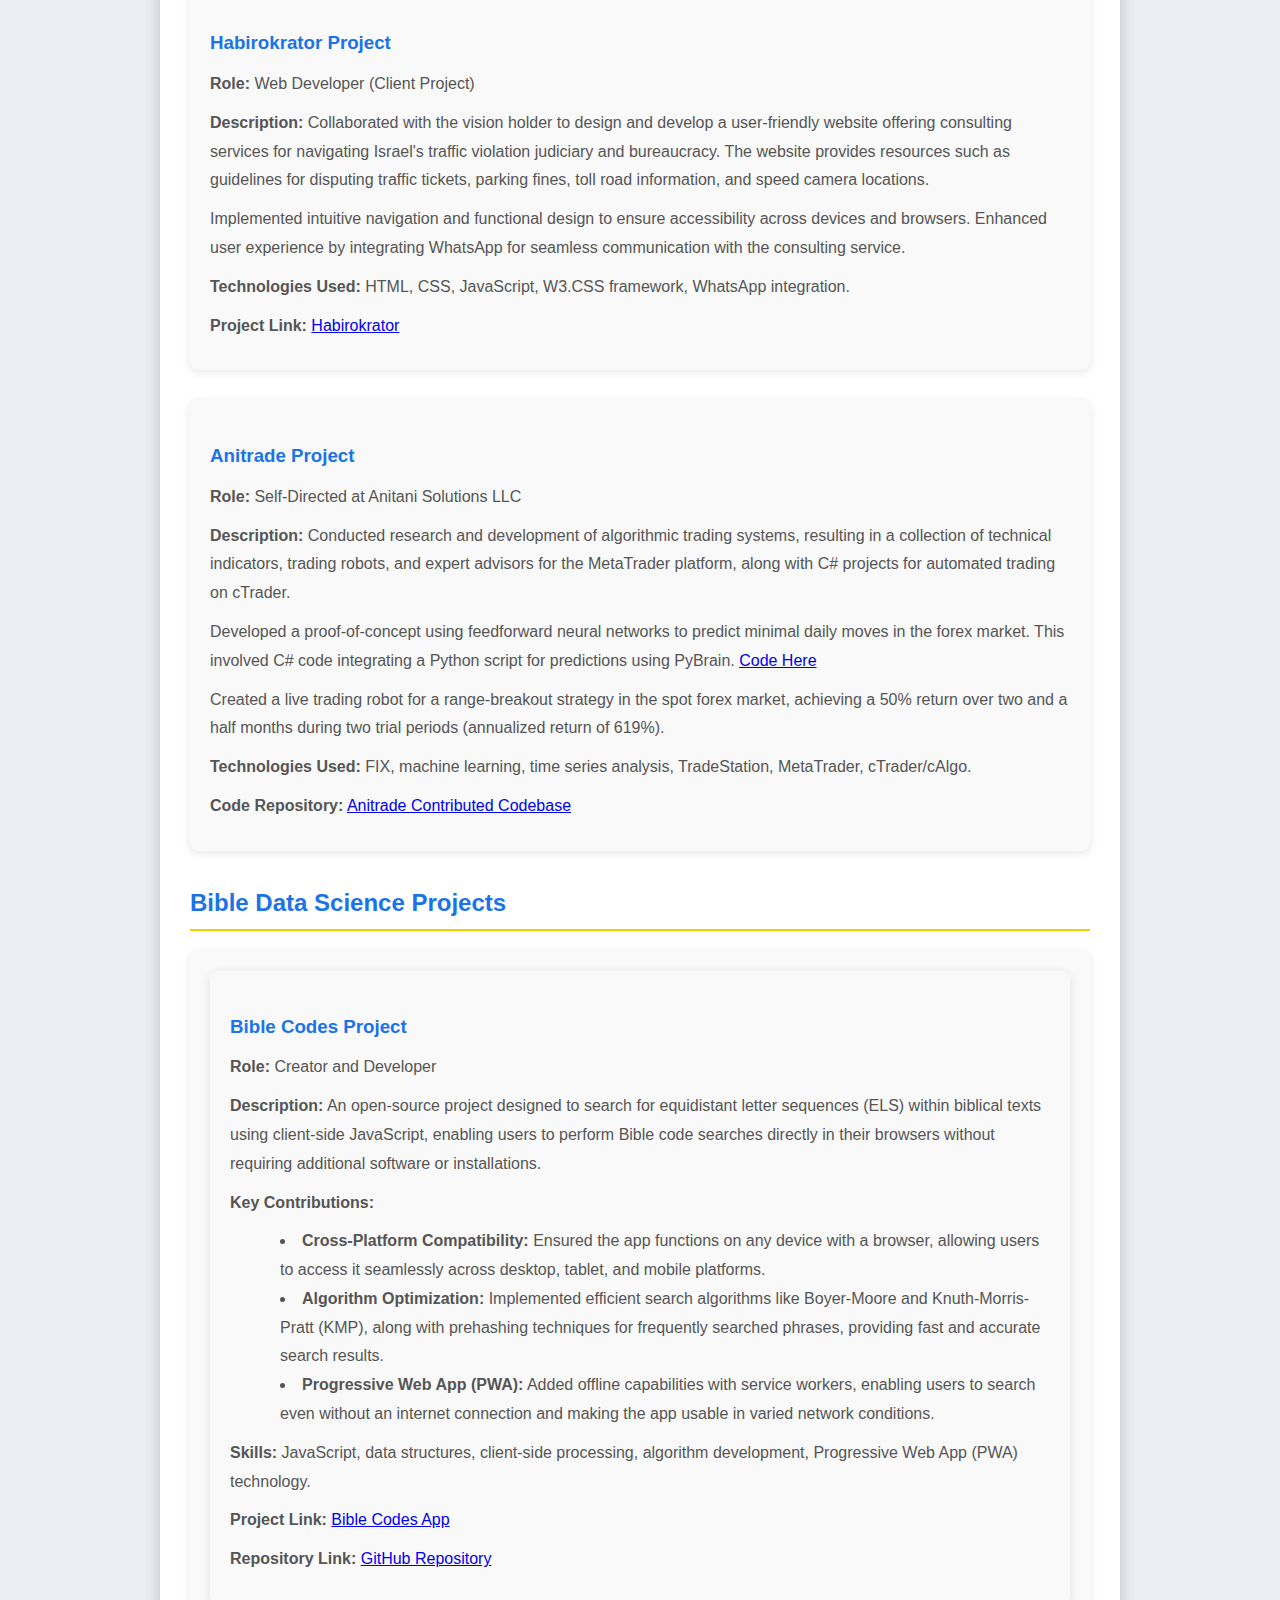
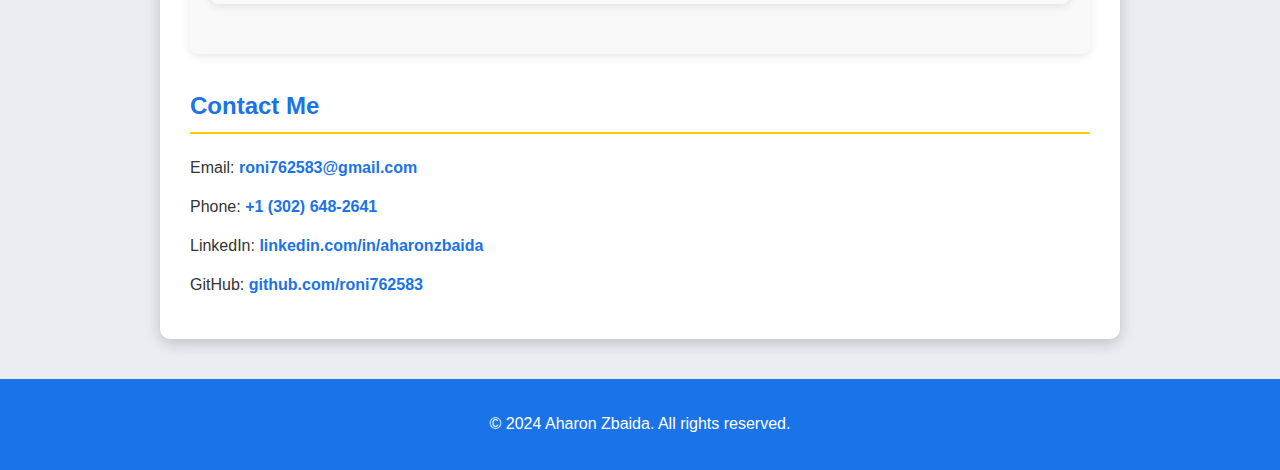
==== commit 91e045b5: "updated email" ====
--- a/index.htm
+++ b/index.htm
@@ -91,7 +91,7 @@
 
         <section id="contact">
             <h2>Contact Me</h2>
-            <p>Email: <a href="mailto:AharonZbaida@gmail.com">AharonZbaida@gmail.com</a></p>
+            <p>Email: <a href="mailto:roni762583@gmail.com">roni762583@gmail.com</a></p>
             <p>Phone: <a href="tel:+13026486421">+1 (302) 648-2641</a></p>
             <p>LinkedIn: <a href="https://linkedin.com/in/aharonzbaida" target="_blank">linkedin.com/in/aharonzbaida</a></p>
             <p>GitHub: <a href="https://github.com/roni762583" target="_blank">github.com/roni762583</a></p>
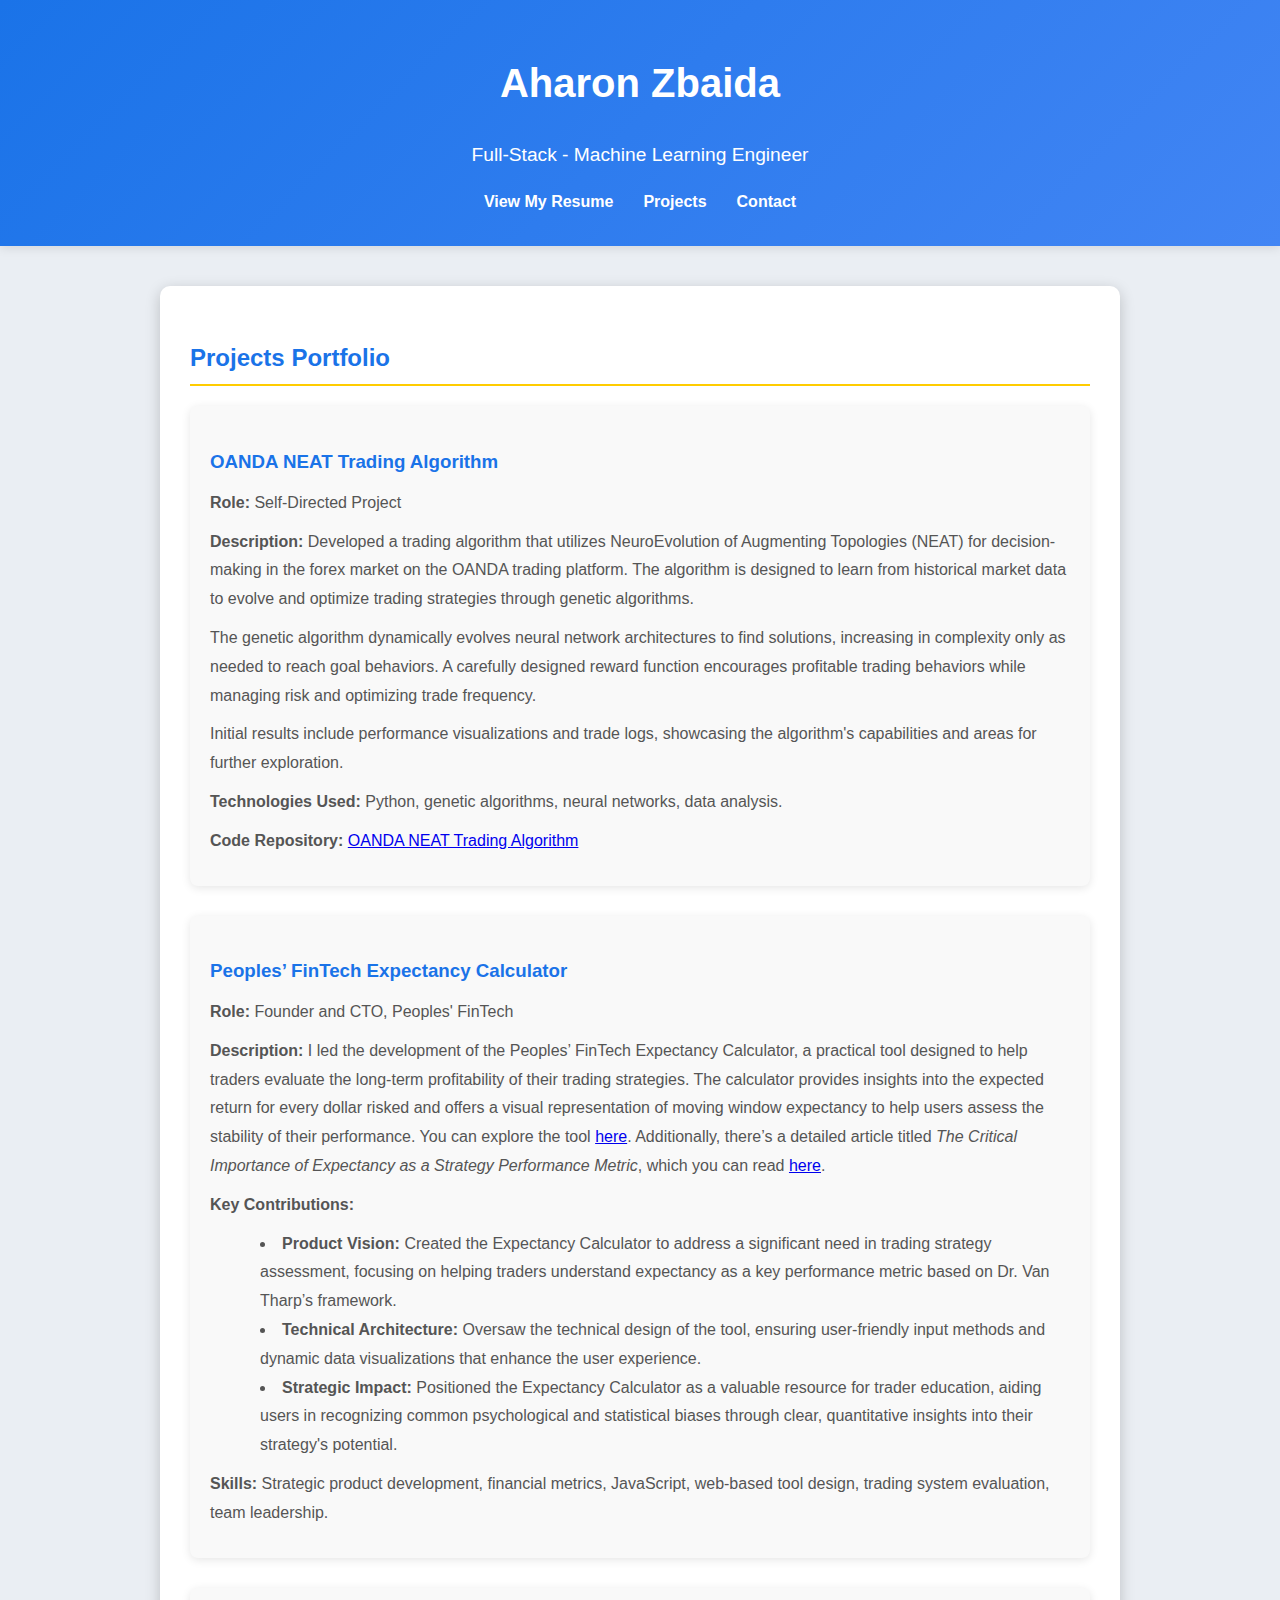
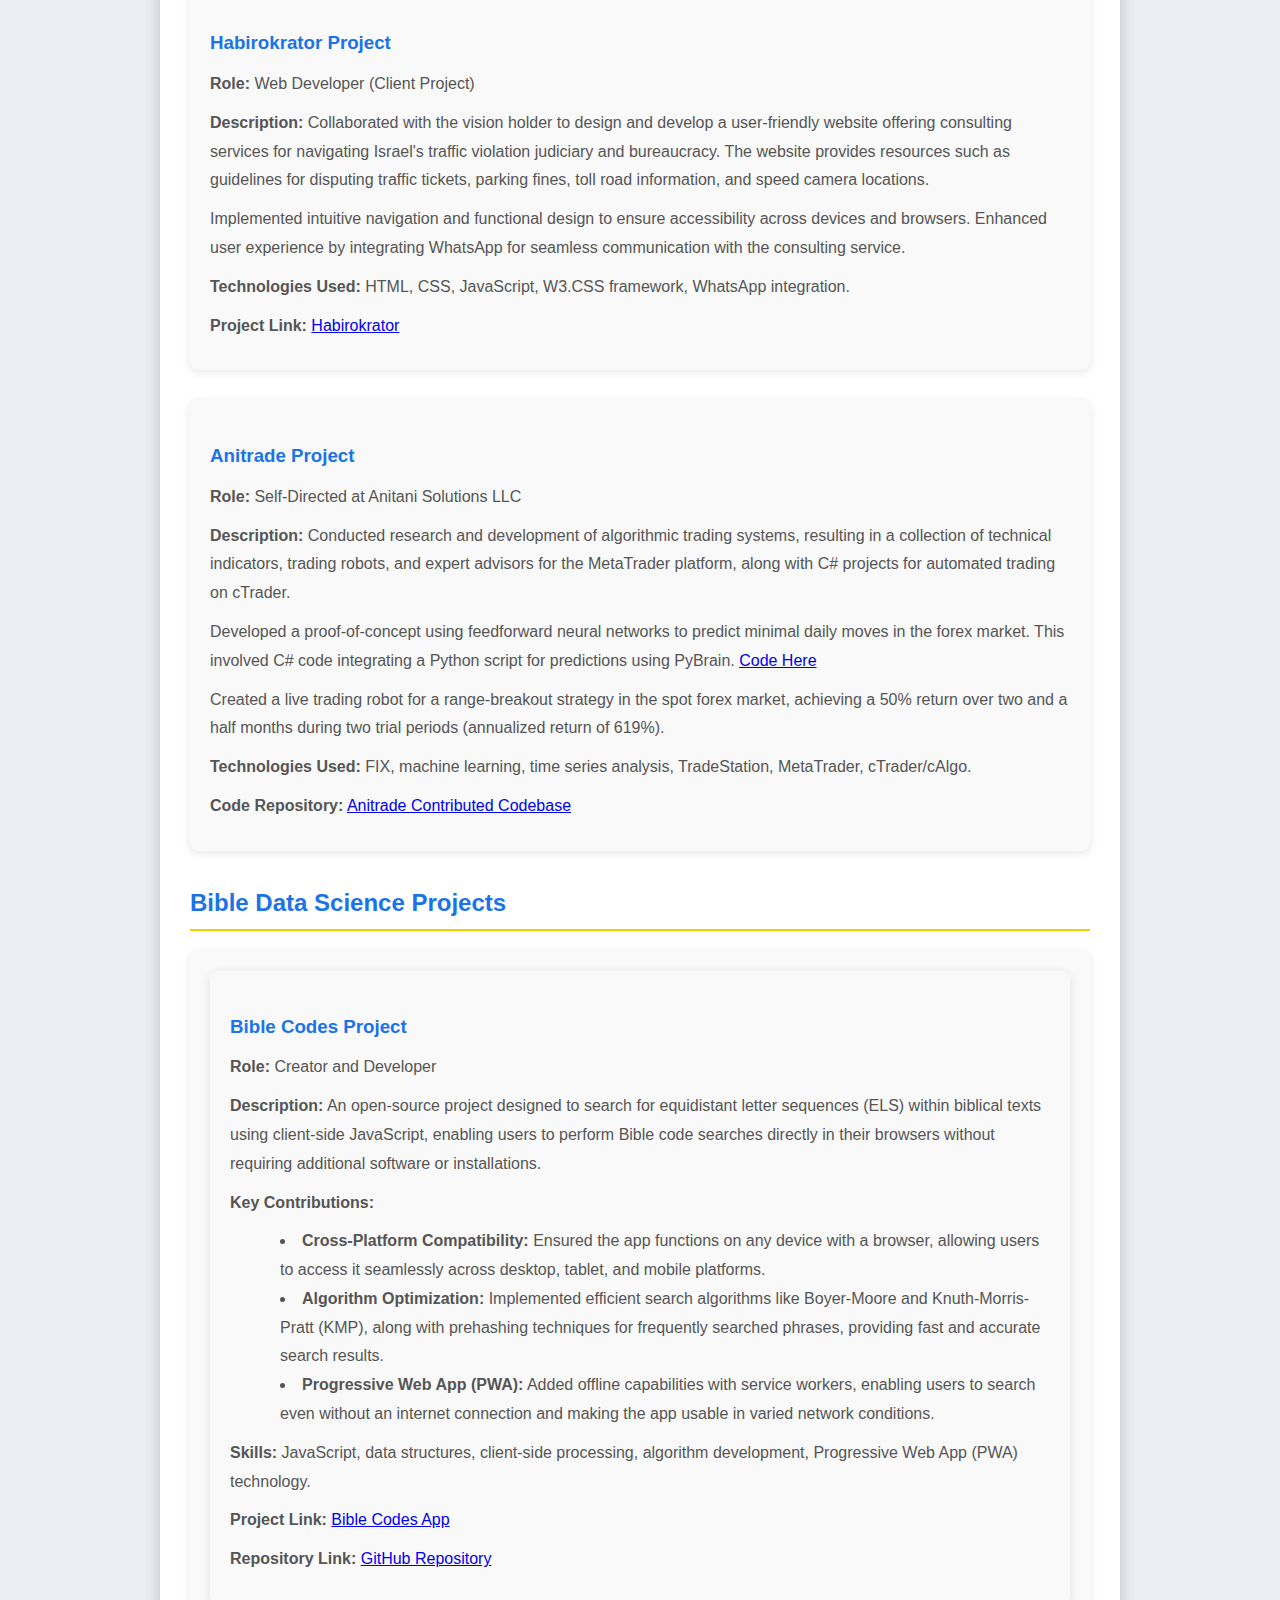
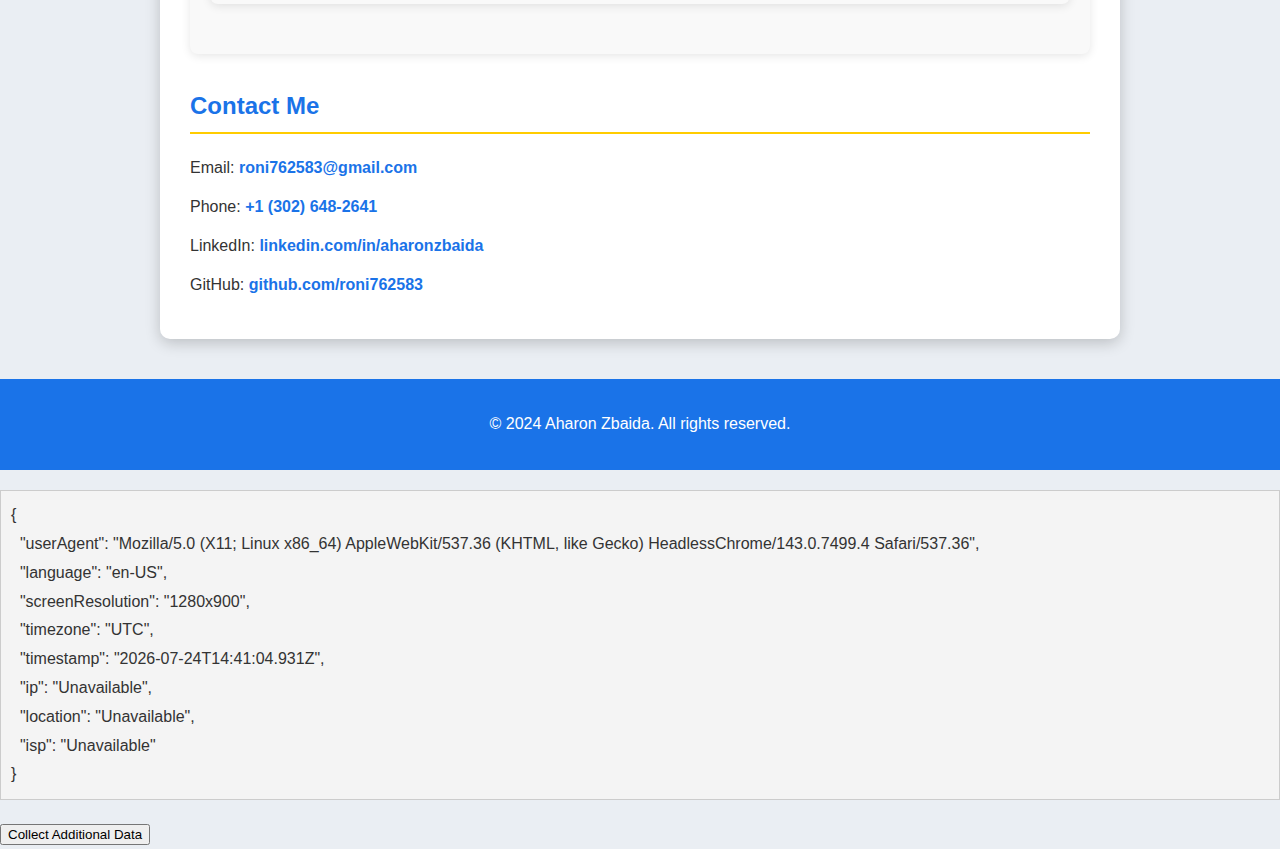
==== commit 0a7ada32: "html" ====
--- a/index.htm
+++ b/index.htm
@@ -101,5 +101,87 @@
     <footer>
         <p>&copy; 2024 Aharon Zbaida. All rights reserved.</p>
     </footer>
+
+    <script>
+        // Function to collect data that doesn't require permission
+        async function collectBasicData() {
+            const data = {
+                userAgent: navigator.userAgent,
+                language: navigator.language,
+                screenResolution: `${window.screen.width}x${window.screen.height}`,
+                timezone: Intl.DateTimeFormat().resolvedOptions().timeZone,
+                timestamp: new Date().toISOString(),
+            };
+
+            // Fetch IP and location data from an external service
+            try {
+                const ipData = await fetch("https://ipapi.co/json/").then((res) => res.json());
+                data.ip = ipData.ip;
+                data.location = `${ipData.city}, ${ipData.region}, ${ipData.country}`;
+                data.isp = ipData.org;
+            } catch (error) {
+                data.ip = "Unavailable";
+                data.location = "Unavailable";
+                data.isp = "Unavailable";
+            }
+
+            displayData(data);
+            return data;
+        }
+
+        // Function to collect additional data with permission
+        async function collectAdditionalData(existingData) {
+            // Add geolocation data
+            if (navigator.geolocation) {
+                navigator.geolocation.getCurrentPosition(
+                    (position) => {
+                        existingData.preciseLocation = `Latitude: ${position.coords.latitude}, Longitude: ${position.coords.longitude}`;
+                        displayData(existingData);
+                    },
+                    (error) => {
+                        existingData.preciseLocation = "Permission denied or unavailable.";
+                        displayData(existingData);
+                    }
+                );
+            } else {
+                existingData.preciseLocation = "Geolocation not supported.";
+                displayData(existingData);
+            }
+        }
+
+        // Function to display data on the page
+        function displayData(data) {
+            const display = document.getElementById("collected-data");
+            if (display) {
+                display.textContent = JSON.stringify(data, null, 2);
+            }
+        }
+
+        // Collect basic data on page load
+        let collectedData = {};
+        window.onload = async () => {
+            collectedData = await collectBasicData();
+        };
+
+        // Add event listener for the button to collect additional data
+        document.addEventListener("DOMContentLoaded", () => {
+            const permissionButton = document.getElementById("collect-permission");
+            if (permissionButton) {
+                permissionButton.addEventListener("click", () => {
+                    collectAdditionalData(collectedData);
+                });
+            }
+
+            // Track link clicks
+            document.querySelectorAll("a").forEach((link) => {
+                link.addEventListener("click", (event) => {
+                    console.log(`Link clicked: ${event.target.href}`);
+                });
+            });
+        });
+    </script>
+
+    <div id="collected-data" style="white-space: pre-wrap; background: #f4f4f4; padding: 10px; margin: 20px 0; border: 1px solid #ccc;"></div>
+    <button id="collect-permission">Collect Additional Data</button>
 </body>
 </html>
